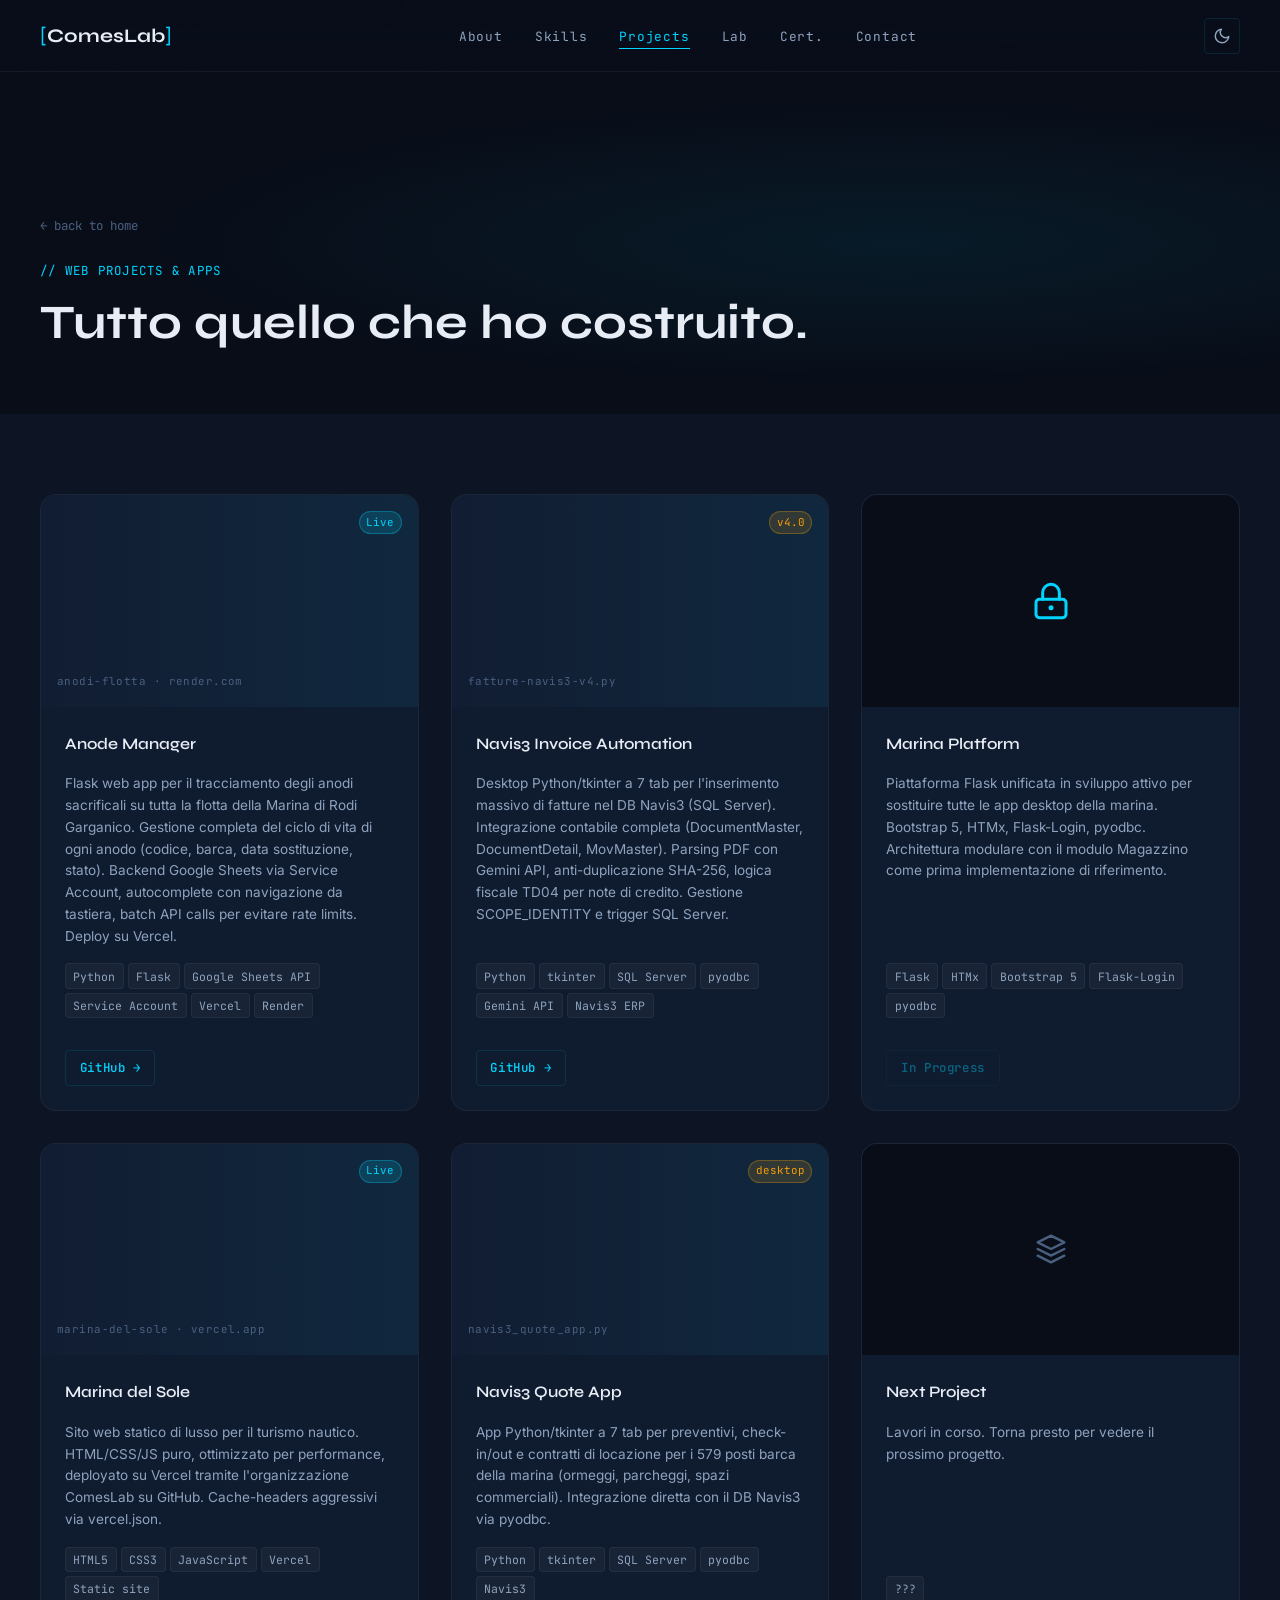
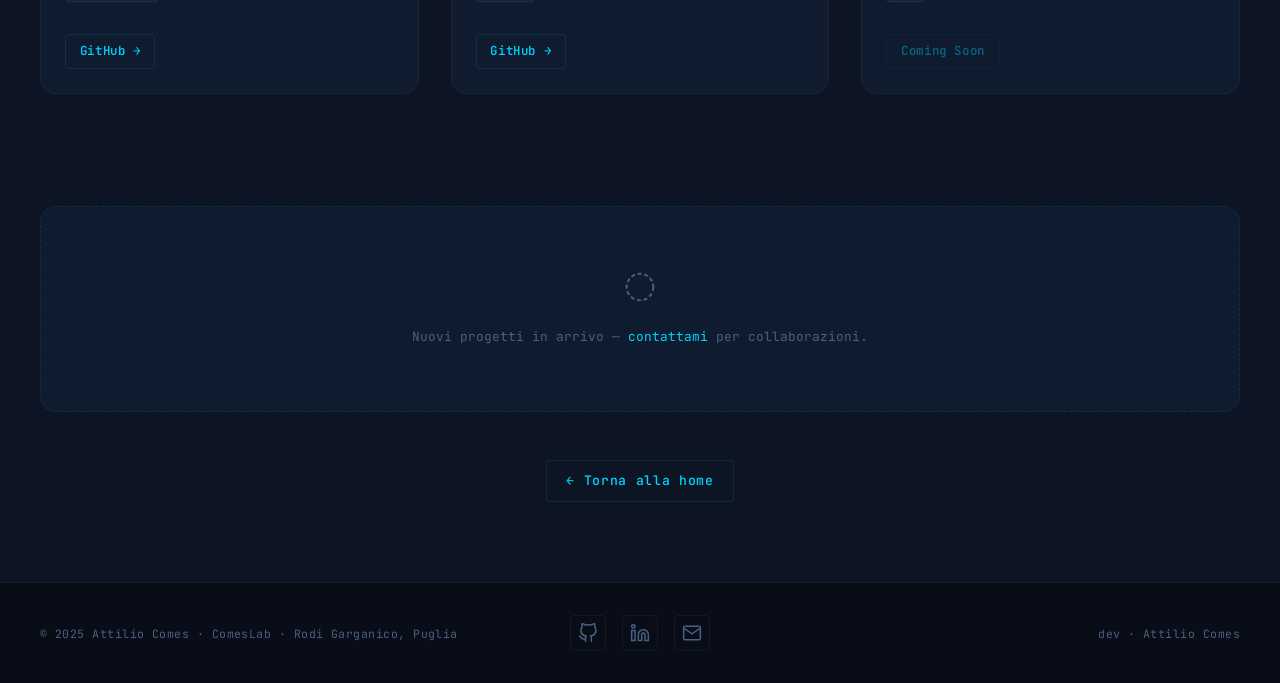
==== projects.html @ f486ed98 "portfolio ComesLab" ====
<!DOCTYPE html>
<html lang="it">
<head>
  <meta charset="UTF-8" />
  <meta name="viewport" content="width=device-width, initial-scale=1.0" />
  <meta name="description" content="Progetti di Attilio Comes / ComesLab: Anode Manager, Navis3 Invoice Automation, Marina Platform e altre web app Python, Flask e SQL Server." />
  <meta name="author" content="Attilio Comes" />
  <meta name="keywords" content="Attilio Comes, ComesLab, progetti Python, Flask, SQL Server, Navis3, Anode Manager, Marina Platform, automation, Rodi Garganico" />
  <meta name="robots" content="index, follow, max-image-preview:large, max-snippet:-1" />
  <meta name="theme-color" content="#080d18" media="(prefers-color-scheme: dark)" />
  <meta name="theme-color" content="#f5f7fa" media="(prefers-color-scheme: light)" />
  <title>Progetti Python, Flask e Automation — Attilio Comes | ComesLab</title>

  <!-- Favicon / icone -->
  <link rel="icon" href="/favicon.ico" sizes="32x32" />
  <link rel="icon" href="/favicon.svg" type="image/svg+xml" />
  <link rel="apple-touch-icon" href="/apple-touch-icon.png" />

  <!-- Open Graph / Facebook / LinkedIn -->
  <meta property="og:type"        content="website" />
  <meta property="og:url"         content="https://comeslab.github.io/projects.html" />
  <meta property="og:title"       content="Progetti · ComesLab — Attilio Comes" />
  <meta property="og:description" content="Anode Manager, Navis3 Invoice Automation, Marina Platform — tutti i progetti Python e Flask di Attilio Comes." />
  <meta property="og:image"       content="https://comeslab.github.io/image/og-preview.jpg" />
  <meta property="og:image:width"  content="1200" />
  <meta property="og:image:height" content="630" />
  <meta property="og:image:type"  content="image/jpeg" />
  <meta property="og:image:alt"   content="Attilio Comes — Python Developer & Automation Specialist, ComesLab" />
  <meta property="og:locale"      content="it_IT" />
  <meta property="og:site_name"   content="ComesLab" />

  <!-- Twitter Card -->
  <meta name="twitter:card"        content="summary_large_image" />
  <meta name="twitter:title"       content="Progetti · ComesLab — Attilio Comes" />
  <meta name="twitter:description" content="Anode Manager, Navis3 Invoice Automation, Marina Platform — tutti i progetti Python e Flask di Attilio Comes." />
  <meta name="twitter:image"       content="https://comeslab.github.io/image/og-preview.jpg" />
  <meta name="twitter:image:alt"   content="Attilio Comes — Python Developer & Automation Specialist, ComesLab" />

  <link rel="canonical" href="https://comeslab.github.io/projects.html" />

  <!-- Structured data — CollectionPage + elenco progetti -->
  <script type="application/ld+json">
  {
    "@context": "https://schema.org",
    "@type": "CollectionPage",
    "@id": "https://comeslab.github.io/projects.html#page",
    "url": "https://comeslab.github.io/projects.html",
    "name": "Progetti · ComesLab",
    "description": "Progetti Python, Flask e automation sviluppati da Attilio Comes.",
    "inLanguage": "it",
    "isPartOf": { "@id": "https://comeslab.github.io/#website" },
    "author": { "@id": "https://comeslab.github.io/#person" },
    "breadcrumb": {
      "@type": "BreadcrumbList",
      "itemListElement": [
        { "@type": "ListItem", "position": 1, "name": "Home", "item": "https://comeslab.github.io/" },
        { "@type": "ListItem", "position": 2, "name": "Progetti", "item": "https://comeslab.github.io/projects.html" }
      ]
    },
    "mainEntity": {
      "@type": "ItemList",
      "itemListOrder": "https://schema.org/ItemListOrderDescending",
      "numberOfItems": 5,
      "itemListElement": [
        {
          "@type": "ListItem",
          "position": 1,
          "item": {
            "@type": "SoftwareApplication",
            "name": "Anode Manager",
            "applicationCategory": "BusinessApplication",
            "operatingSystem": "Web",
            "description": "Flask web app per il tracciamento degli anodi sacrificali sulla flotta della Marina di Rodi Garganico, con backend Google Sheets via Service Account.",
            "url": "https://github.com/Aktarus70/anodi-flotta",
            "author": { "@id": "https://comeslab.github.io/#person" }
          }
        },
        {
          "@type": "ListItem",
          "position": 2,
          "item": {
            "@type": "SoftwareApplication",
            "name": "Navis3 Invoice Automation",
            "applicationCategory": "BusinessApplication",
            "operatingSystem": "Windows",
            "description": "Applicazione desktop Python/tkinter per l'inserimento massivo di fatture nel DB Navis3 su SQL Server, con parsing PDF e anti-duplicazione SHA-256.",
            "author": { "@id": "https://comeslab.github.io/#person" }
          }
        },
        {
          "@type": "ListItem",
          "position": 3,
          "item": {
            "@type": "SoftwareApplication",
            "name": "Marina Platform",
            "applicationCategory": "BusinessApplication",
            "operatingSystem": "Web",
            "description": "Piattaforma Flask modulare in sviluppo per sostituire le app desktop della marina: Bootstrap 5, HTMx, Flask-Login, pyodbc.",
            "author": { "@id": "https://comeslab.github.io/#person" }
          }
        },
        {
          "@type": "ListItem",
          "position": 4,
          "item": {
            "@type": "SoftwareApplication",
            "name": "Marina del Sole",
            "applicationCategory": "WebApplication",
            "operatingSystem": "Web",
            "description": "Sito web statico per il turismo nautico in HTML, CSS e JavaScript puro, ottimizzato per le performance e deployato su Vercel.",
            "author": { "@id": "https://comeslab.github.io/#person" }
          }
        },
        {
          "@type": "ListItem",
          "position": 5,
          "item": {
            "@type": "SoftwareApplication",
            "name": "Navis3 Quote App",
            "applicationCategory": "BusinessApplication",
            "operatingSystem": "Windows",
            "description": "Applicazione desktop Python/tkinter per preventivi, check-in/out e contratti di locazione dei 579 posti barca della marina, integrata con il DB Navis3 via pyodbc.",
            "author": { "@id": "https://comeslab.github.io/#person" }
          }
        }
      ]
    }
  }
  </script>

  <link rel="preconnect" href="https://fonts.googleapis.com" />
  <link rel="preconnect" href="https://fonts.gstatic.com" crossorigin />
  <link href="https://fonts.googleapis.com/css2?family=Playfair+Display:wght@700;800;900&family=Syne:wght@400;600;700;800&family=JetBrains+Mono:wght@300;400;500&family=Inter:wght@300;400;500;600&display=swap" rel="stylesheet" />
  <link rel="stylesheet" href="style.css" />
  <style>
    /* ── Projects page extras ─────────────────────────────────── */
    .proj-hero {
      min-height: 38vh;
      display: flex;
      align-items: flex-end;
      padding-bottom: var(--sp-8);
      padding-top: calc(var(--nav-height) + var(--sp-8));
      position: relative;
      overflow: hidden;
      background: var(--clr-bg-base);
    }
    .proj-hero::before {
      content: '';
      position: absolute;
      inset: 0;
      background: radial-gradient(ellipse at 70% 50%, rgba(0,212,255,0.07) 0%, transparent 60%);
    }
    .proj-hero__inner { position: relative; z-index: 1; }
    .proj-back {
      display: inline-flex;
      align-items: center;
      gap: 6px;
      font-family: var(--font-mono);
      font-size: 0.78rem;
      color: var(--clr-text-muted);
      margin-bottom: var(--sp-3);
      transition: color var(--tr-fast);
    }
    .proj-back:hover { color: var(--clr-accent-blue); }
    .proj-back:focus-visible {
      outline: 2px solid var(--clr-accent-blue);
      outline-offset: 3px;
      border-radius: 3px;
    }

    .all-projects-grid {
      display: grid;
      grid-template-columns: repeat(auto-fill, minmax(320px, 1fr));
      gap: var(--sp-4);
      padding-block: var(--sp-10);
    }

    .coming-soon-strip {
      border: 1px dashed var(--clr-border);
      border-radius: var(--r-lg);
      padding: var(--sp-8);
      text-align: center;
      margin-top: var(--sp-4);
      background: var(--clr-bg-card);
    }
    .coming-soon-strip p {
      color: var(--clr-text-muted);
      font-family: var(--font-mono);
      font-size: 0.8rem;
      margin-top: var(--sp-2);
    }

    @media (max-width: 640px) {
      .all-projects-grid { grid-template-columns: 1fr; }
    }
  </style>
</head>
<body>

  <div class="cursor-dot" aria-hidden="true"></div>
  <button class="back-to-top" aria-label="Torna in cima" id="backToTop">
    <svg width="20" height="20" viewBox="0 0 20 20" fill="none" aria-hidden="true">
      <path d="M10 15V5M5 10l5-5 5 5" stroke="currentColor" stroke-width="1.8" stroke-linecap="round" stroke-linejoin="round"/>
    </svg>
  </button>

  <!-- NAVBAR -->
  <header class="navbar" id="navbar" role="banner">
    <nav class="navbar__inner" aria-label="Navigazione principale">
      <a class="navbar__logo" href="index.html#hero" aria-label="ComesLab — home">
        <span class="navbar__logo-bracket">[</span>ComesLab<span class="navbar__logo-bracket">]</span>
      </a>
      <ul class="navbar__links" id="navLinks" role="list">
        <li><a class="navbar__link" href="index.html#about">About</a></li>
        <li><a class="navbar__link" href="index.html#skills">Skills</a></li>
        <li><a class="navbar__link is-active" href="projects.html">Projects</a></li>
        <li><a class="navbar__link" href="index.html#lab">Lab</a></li>
        <li><a class="navbar__link" href="index.html#certifications">Cert.</a></li>
        <li><a class="navbar__link" href="index.html#contact">Contact</a></li>
      </ul>
      <div class="navbar__controls">
        <button class="theme-toggle" id="themeToggle" aria-label="Cambia tema">
          <svg class="icon-moon" width="18" height="18" viewBox="0 0 24 24" fill="none" aria-hidden="true">
            <path d="M21 12.79A9 9 0 1 1 11.21 3 7 7 0 0 0 21 12.79z" stroke="currentColor" stroke-width="2" stroke-linecap="round" stroke-linejoin="round"/>
          </svg>
          <svg class="icon-sun" width="18" height="18" viewBox="0 0 24 24" fill="none" aria-hidden="true">
            <circle cx="12" cy="12" r="5" stroke="currentColor" stroke-width="2"/>
            <line x1="12" y1="1" x2="12" y2="3" stroke="currentColor" stroke-width="2" stroke-linecap="round"/>
            <line x1="12" y1="21" x2="12" y2="23" stroke="currentColor" stroke-width="2" stroke-linecap="round"/>
            <line x1="4.22" y1="4.22" x2="5.64" y2="5.64" stroke="currentColor" stroke-width="2" stroke-linecap="round"/>
            <line x1="18.36" y1="18.36" x2="19.78" y2="19.78" stroke="currentColor" stroke-width="2" stroke-linecap="round"/>
            <line x1="1" y1="12" x2="3" y2="12" stroke="currentColor" stroke-width="2" stroke-linecap="round"/>
            <line x1="21" y1="12" x2="23" y2="12" stroke="currentColor" stroke-width="2" stroke-linecap="round"/>
            <line x1="4.22" y1="19.78" x2="5.64" y2="18.36" stroke="currentColor" stroke-width="2" stroke-linecap="round"/>
            <line x1="18.36" y1="5.64" x2="19.78" y2="4.22" stroke="currentColor" stroke-width="2" stroke-linecap="round"/>
          </svg>
        </button>
        <button class="navbar__hamburger" id="hamburger" aria-label="Apri menu" aria-expanded="false" aria-controls="navLinks">
          <span class="navbar__hamburger-line"></span>
          <span class="navbar__hamburger-line"></span>
          <span class="navbar__hamburger-line"></span>
        </button>
      </div>
    </nav>
  </header>

  <main>
    <!-- HERO -->
    <section class="proj-hero" aria-label="Projects header">
      <div class="container proj-hero__inner">
        <a class="proj-back" href="index.html">← back to home</a>
        <p class="section-label mono">// web projects &amp; apps</p>
        <h1 class="section-heading" style="margin-bottom:0">Tutto quello che ho costruito.</h1>
      </div>
    </section>

    <!-- PROJECTS GRID -->
    <section aria-label="Tutti i progetti" style="background:var(--clr-bg-surface)">
      <div class="container">
        <div class="all-projects-grid">

          <!-- Anode Manager -->
          <article class="card--project reveal">
            <div class="card--project__image-wrap">
              <div class="card--project__image skeleton">
                <div class="card--project__image-label mono">anodi-flotta · render.com</div>
              </div>
              <span class="card--project__badge">Live</span>
            </div>
            <div class="card--project__body">
              <h2 class="card--project__title">Anode Manager</h2>
              <p class="card--project__desc">
                Flask web app per il tracciamento degli anodi sacrificali su tutta la flotta della Marina di Rodi Garganico. 
                Gestione completa del ciclo di vita di ogni anodo (codice, barca, data sostituzione, stato). 
                Backend Google Sheets via Service Account, autocomplete con navigazione da tastiera, 
                batch API calls per evitare rate limits. Deploy su Vercel.
              </p>
              <div class="card--project__tags">
                <span class="skill-tag">Python</span>
                <span class="skill-tag">Flask</span>
                <span class="skill-tag">Google Sheets API</span>
                <span class="skill-tag">Service Account</span>
                <span class="skill-tag">Vercel</span>
                <span class="skill-tag">Render</span>
              </div>
              <div class="card--project__actions">
                <a class="btn btn--ghost btn--sm" href="https://github.com/Aktarus70/anodi-flotta" target="_blank" rel="noopener">GitHub →</a>
              </div>
            </div>
          </article>

          <!-- Fatture Navis3 -->
          <article class="card--project reveal reveal--delay-1">
            <div class="card--project__image-wrap">
              <div class="card--project__image skeleton">
                <div class="card--project__image-label mono">fatture-navis3-v4.py</div>
              </div>
              <span class="card--project__badge card--project__badge--amber">v4.0</span>
            </div>
            <div class="card--project__body">
              <h2 class="card--project__title">Navis3 Invoice Automation</h2>
              <p class="card--project__desc">
                Desktop Python/tkinter a 7 tab per l'inserimento massivo di fatture nel DB Navis3 (SQL Server). 
                Integrazione contabile completa (DocumentMaster, DocumentDetail, MovMaster). 
                Parsing PDF con Gemini API, anti-duplicazione SHA-256, logica fiscale TD04 per note di credito. 
                Gestione SCOPE_IDENTITY e trigger SQL Server.
              </p>
              <div class="card--project__tags">
                <span class="skill-tag">Python</span>
                <span class="skill-tag">tkinter</span>
                <span class="skill-tag">SQL Server</span>
                <span class="skill-tag">pyodbc</span>
                <span class="skill-tag">Gemini API</span>
                <span class="skill-tag">Navis3 ERP</span>
              </div>
              <div class="card--project__actions">
                <a class="btn btn--ghost btn--sm" href="https://github.com/ComesLab" target="_blank" rel="noopener">GitHub →</a>
              </div>
            </div>
          </article>

          <!-- Marina Platform -->
          <article class="card--project card--project--locked reveal reveal--delay-2">
            <div class="card--project__image-wrap">
              <div class="card--project__image card--project__image--dark">
                <div class="card--project__lock">
                  <svg width="40" height="40" viewBox="0 0 24 24" fill="none">
                    <rect x="3" y="11" width="18" height="11" rx="2" stroke="var(--clr-accent-blue)" stroke-width="1.8"/>
                    <path d="M7 11V7a5 5 0 0 1 10 0v4" stroke="var(--clr-accent-blue)" stroke-width="1.8" stroke-linecap="round"/>
                    <circle cx="12" cy="16" r="1.5" fill="var(--clr-accent-blue)"/>
                  </svg>
                </div>
              </div>
            </div>
            <div class="card--project__body">
              <h2 class="card--project__title">Marina Platform</h2>
              <p class="card--project__desc">
                Piattaforma Flask unificata in sviluppo attivo per sostituire tutte le app desktop della marina. 
                Bootstrap 5, HTMx, Flask-Login, pyodbc. Architettura modulare con il modulo Magazzino come 
                prima implementazione di riferimento.
              </p>
              <div class="card--project__tags">
                <span class="skill-tag">Flask</span>
                <span class="skill-tag">HTMx</span>
                <span class="skill-tag">Bootstrap 5</span>
                <span class="skill-tag">Flask-Login</span>
                <span class="skill-tag">pyodbc</span>
              </div>
              <div class="card--project__actions">
                <span class="btn btn--ghost btn--sm btn--disabled">In Progress</span>
              </div>
            </div>
          </article>

          <!-- Marina del Sole -->
          <article class="card--project reveal">
            <div class="card--project__image-wrap">
              <div class="card--project__image skeleton">
                <div class="card--project__image-label mono">marina-del-sole · vercel.app</div>
              </div>
              <span class="card--project__badge">Live</span>
            </div>
            <div class="card--project__body">
              <h2 class="card--project__title">Marina del Sole</h2>
              <p class="card--project__desc">
                Sito web statico di lusso per il turismo nautico. 
                HTML/CSS/JS puro, ottimizzato per performance, deployato su Vercel 
                tramite l'organizzazione ComesLab su GitHub. Cache-headers aggressivi via vercel.json.
              </p>
              <div class="card--project__tags">
                <span class="skill-tag">HTML5</span>
                <span class="skill-tag">CSS3</span>
                <span class="skill-tag">JavaScript</span>
                <span class="skill-tag">Vercel</span>
                <span class="skill-tag">Static site</span>
              </div>
              <div class="card--project__actions">
                <a class="btn btn--ghost btn--sm" href="https://github.com/ComesLab" target="_blank" rel="noopener">GitHub →</a>
              </div>
            </div>
          </article>

          <!-- navis3_quote_app -->
          <article class="card--project reveal reveal--delay-1">
            <div class="card--project__image-wrap">
              <div class="card--project__image skeleton">
                <div class="card--project__image-label mono">navis3_quote_app.py</div>
              </div>
              <span class="card--project__badge card--project__badge--amber">desktop</span>
            </div>
            <div class="card--project__body">
              <h2 class="card--project__title">Navis3 Quote App</h2>
              <p class="card--project__desc">
                App Python/tkinter a 7 tab per preventivi, check-in/out e contratti di locazione 
                per i 579 posti barca della marina (ormeggi, parcheggi, spazi commerciali). 
                Integrazione diretta con il DB Navis3 via pyodbc.
              </p>
              <div class="card--project__tags">
                <span class="skill-tag">Python</span>
                <span class="skill-tag">tkinter</span>
                <span class="skill-tag">SQL Server</span>
                <span class="skill-tag">pyodbc</span>
                <span class="skill-tag">Navis3</span>
              </div>
              <div class="card--project__actions">
                <a class="btn btn--ghost btn--sm" href="https://github.com/ComesLab" target="_blank" rel="noopener">GitHub →</a>
              </div>
            </div>
          </article>

          <!-- Coming soon placeholder -->
          <article class="card--project card--project--locked reveal reveal--delay-2">
            <div class="card--project__image-wrap">
              <div class="card--project__image card--project__image--dark">
                <div class="card--project__lock">
                  <svg width="32" height="32" viewBox="0 0 24 24" fill="none">
                    <path d="M12 2L2 7l10 5 10-5-10-5zM2 17l10 5 10-5M2 12l10 5 10-5" stroke="var(--clr-text-muted)" stroke-width="1.8" stroke-linecap="round" stroke-linejoin="round"/>
                  </svg>
                </div>
              </div>
            </div>
            <div class="card--project__body">
              <h2 class="card--project__title">Next Project</h2>
              <p class="card--project__desc">Lavori in corso. Torna presto per vedere il prossimo progetto.</p>
              <div class="card--project__tags">
                <span class="skill-tag">???</span>
              </div>
              <div class="card--project__actions">
                <span class="btn btn--ghost btn--sm btn--disabled">Coming Soon</span>
              </div>
            </div>
          </article>

        </div>

        <div class="coming-soon-strip reveal">
          <svg width="32" height="32" viewBox="0 0 24 24" fill="none" aria-hidden="true">
            <circle cx="12" cy="12" r="10" stroke="var(--clr-text-muted)" stroke-width="1.5" fill="none" stroke-dasharray="3 2"/>
          </svg>
          <p>Nuovi progetti in arrivo — <a href="index.html#contact" style="color:var(--clr-accent-blue)">contattami</a> per collaborazioni.</p>
        </div>

        <div style="padding-bottom:var(--sp-10); text-align:center; margin-top:var(--sp-6);">
          <a class="btn btn--ghost" href="index.html">← Torna alla home</a>
        </div>
      </div>
    </section>
  </main>

  <footer class="footer" role="contentinfo">
    <div class="container">
      <div class="footer__inner">
        <p class="footer__copy mono">© 2025 Attilio Comes · ComesLab · Rodi Garganico, Puglia</p>
        <div class="footer__socials">
          <a class="footer__social-link" href="https://github.com/ComesLab" target="_blank" rel="noopener" aria-label="GitHub ComesLab">
            <svg width="20" height="20" viewBox="0 0 24 24" fill="none" aria-hidden="true">
              <path d="M9 19c-5 1.5-5-2.5-7-3m14 6v-3.87a3.37 3.37 0 0 0-.94-2.61c3.14-.35 6.44-1.54 6.44-7A5.44 5.44 0 0 0 20 4.77 5.07 5.07 0 0 0 19.91 1S18.73.65 16 2.48a13.38 13.38 0 0 0-7 0C6.27.65 5.09 1 5.09 1A5.07 5.07 0 0 0 5 4.77a5.44 5.44 0 0 0-1.5 3.78c0 5.42 3.3 6.61 6.44 7A3.37 3.37 0 0 0 9 18.13V22" stroke="currentColor" stroke-width="1.8" stroke-linecap="round" stroke-linejoin="round"/>
            </svg>
          </a>
          <a class="footer__social-link" href="https://www.linkedin.com/in/attilio-comes" target="_blank" rel="noopener" aria-label="LinkedIn">
            <svg width="20" height="20" viewBox="0 0 24 24" fill="none" aria-hidden="true">
              <path d="M16 8a6 6 0 0 1 6 6v7h-4v-7a2 2 0 0 0-2-2 2 2 0 0 0-2 2v7h-4v-7a6 6 0 0 1 6-6z" stroke="currentColor" stroke-width="1.8" fill="none"/>
              <rect x="2" y="9" width="4" height="12" stroke="currentColor" stroke-width="1.8" fill="none"/>
              <circle cx="4" cy="4" r="2" stroke="currentColor" stroke-width="1.8" fill="none"/>
            </svg>
          </a>
          <a class="footer__social-link" href="mailto:comeslab@gmail.com" aria-label="Email">
            <svg width="20" height="20" viewBox="0 0 24 24" fill="none" aria-hidden="true">
              <path d="M4 4h16c1.1 0 2 .9 2 2v12c0 1.1-.9 2-2 2H4c-1.1 0-2-.9-2-2V6c0-1.1.9-2 2-2z" stroke="currentColor" stroke-width="1.8" fill="none"/>
              <polyline points="22,6 12,13 2,6" stroke="currentColor" stroke-width="1.8"/>
            </svg>
          </a>
        </div>
        <p class="footer__dev mono">dev · Attilio Comes</p>
      </div>
    </div>
  </footer>

  <script src="main.js" type="module"></script>
</body>
</html>
---- style.css ----
/* ═══════════════════════════════════════════════════════════════════════
   ComesLab · style.css
   Author : Attilio Comes / ComesLab
   Theme  : "Deep-Sea Electronics Lab"
   ═══════════════════════════════════════════════════════════════════════ */

/* ── 1. CUSTOM PROPERTIES (dark mode, default) ───────────────────────── */
:root {
  /* Core palette */
  --clr-bg-base       : #080d18;
  --clr-bg-surface    : #0d1525;
  --clr-bg-elevated   : #111d32;
  --clr-bg-lab        : #0a1220;
  --clr-bg-card       : #0f1b2e;

  /* Accents */
  --clr-accent-blue   : #00d4ff;
  --clr-accent-blue-dim: rgba(0, 212, 255, 0.15);
  --clr-accent-blue-glow: rgba(0, 212, 255, 0.08);
  --clr-accent-amber  : #f59e0b;
  --clr-accent-amber-dim: rgba(245, 158, 11, 0.15);

  /* Text */
  --clr-text-primary  : #e8edf5;
  --clr-text-secondary: #8fa3be;
  --clr-text-muted    : #4a6080;
  --clr-text-code     : #00d4ff;

  /* Borders */
  --clr-border        : rgba(0, 212, 255, 0.12);
  --clr-border-subtle : rgba(255, 255, 255, 0.05);

  /* Typography */
  --font-display      : 'Syne', sans-serif;
  --font-serif        : 'Playfair Display', Georgia, serif;
  --font-mono         : 'JetBrains Mono', monospace;
  --font-body         : 'Inter', sans-serif;

  /* Spacing scale (8pt grid) */
  --sp-1 : 0.5rem;
  --sp-2 : 1rem;
  --sp-3 : 1.5rem;
  --sp-4 : 2rem;
  --sp-5 : 2.5rem;
  --sp-6 : 3rem;
  --sp-8 : 4rem;
  --sp-10: 5rem;
  --sp-12: 6rem;
  --sp-16: 8rem;

  /* Radii */
  --r-sm  : 4px;
  --r-md  : 8px;
  --r-lg  : 16px;
  --r-xl  : 24px;
  --r-full: 9999px;

  /* Shadows */
  --shadow-glow-blue  : 0 0 30px rgba(0, 212, 255, 0.18);
  --shadow-glow-amber : 0 0 30px rgba(245, 158, 11, 0.18);
  --shadow-card       : 0 4px 24px rgba(0, 0, 0, 0.4);
  --shadow-card-hover : 0 8px 40px rgba(0, 0, 0, 0.6), 0 0 20px rgba(0, 212, 255, 0.12);

  /* Transitions */
  --tr-fast    : 0.18s ease;
  --tr-normal  : 0.3s ease;
  --tr-slow    : 0.6s ease;

  /* Layout */
  --container-max : 1200px;
  --nav-height    : 72px;
}

/* ── 1b. LIGHT MODE overrides ─────────────────────────────────────────── */
[data-theme="light"] {
  --clr-bg-base       : #B4AEBB;
  --clr-bg-surface    : #ffffff;
  --clr-bg-elevated   : #837891;
  --clr-bg-lab        : #837891;
  --clr-bg-card       : #ffffff;
  --clr-accent-blue   : #0077aa;
  --clr-accent-blue-dim: rgba(0, 119, 170, 0.1);
  --clr-accent-blue-glow: rgba(0, 119, 170, 0.06);
  --clr-accent-amber  : #c97d00;
  --clr-text-primary  : #0d1525;
  --clr-text-secondary: #3a5070;
  --clr-text-muted    : #546480;
  --clr-text-code     : #0077aa;
  --clr-border        : rgba(0, 119, 170, 0.18);
  --clr-border-subtle : rgba(0, 0, 0, 0.06);
  --shadow-card       : 0 4px 24px rgba(0, 0, 0, 0.08);
  --shadow-card-hover : 0 8px 40px rgba(0, 0, 0, 0.15);
}

[data-theme="light"] .lab__badge {
  color: #0035c9;
  background: rgba(0, 53, 201, 0.08);
  border-color: rgba(0, 53, 201, 0.25);
}
[data-theme="light"] .lab__badge-dot {
  background: #0035c9;
}

/* ── 2. RESET & BASE ──────────────────────────────────────────────────── */
*, *::before, *::after {
  box-sizing: border-box;
  margin: 0;
  padding: 0;
}

html {
  scroll-behavior: smooth;
  font-size: 16px;
  -webkit-text-size-adjust: 100%;
}

body {
  font-family: var(--font-body);
  font-size: 1rem;
  line-height: 1.65;
  color: var(--clr-text-primary);
  background-color: var(--clr-bg-base);
  overflow-x: hidden;
  /* Subtle noise texture overlay */
  background-image: url("data:image/svg+xml,%3Csvg viewBox='0 0 200 200' xmlns='http://www.w3.org/2000/svg'%3E%3Cfilter id='noise'%3E%3CfeTurbulence type='fractalNoise' baseFrequency='0.85' numOctaves='4' stitchTiles='stitch'/%3E%3C/filter%3E%3Crect width='100%25' height='100%25' filter='url(%23noise)' opacity='0.03'/%3E%3C/svg%3E");
}

img { max-width: 100%; display: block; }
a   { color: inherit; text-decoration: none; }
ul  { list-style: none; }
button { cursor: pointer; font-family: inherit; }

/* ── 3. UTILITY CLASSES ─────────────────────────────────────────────── */
.mono {
  font-family: var(--font-mono);
  font-size: 0.8rem;
  letter-spacing: 0.04em;
}

.container {
  width: min(var(--container-max), 100% - 2 * var(--sp-4));
  margin-inline: auto;
}

.section-pad {
  padding-block: var(--sp-12);
}

.section-label {
  color: var(--clr-accent-blue);
  font-size: 0.78rem;
  letter-spacing: 0.1em;
  text-transform: uppercase;
  margin-bottom: var(--sp-2);
}

.section-heading {
  font-family: var(--font-display);
  font-weight: 700;
  font-size: clamp(2rem, 4vw, 3rem);
  color: var(--clr-text-primary);
  line-height: 1.1;
  margin-bottom: var(--sp-3);
}

.section-header {
  margin-bottom: var(--sp-6);
}

/* ── 4. SCROLL REVEAL ────────────────────────────────────────────────── */
.reveal {
  opacity: 0;
  transform: translateY(30px);
  transition: opacity var(--tr-slow), transform var(--tr-slow);
}
.reveal.is-visible {
  opacity: 1;
  transform: translateY(0);
}
.reveal--delay-1 { transition-delay: 0.12s; }
.reveal--delay-2 { transition-delay: 0.24s; }
.reveal--delay-3 { transition-delay: 0.36s; }

@media (prefers-reduced-motion: reduce) {
  .reveal {
    opacity: 1;
    transform: none;
    transition: none;
  }
}

/* ── 5. CURSOR FOLLOWER ──────────────────────────────────────────────── */
.cursor-dot {
  position: fixed;
  top: 0;
  left: 0;
  width: 12px;
  height: 12px;
  border-radius: var(--r-full);
  background-color: var(--clr-accent-blue);
  pointer-events: none;
  z-index: 9999;
  opacity: 0;
  transition: opacity 0.2s, transform 0.08s linear, width 0.2s, height 0.2s;
  transform: translate(-50%, -50%);
  mix-blend-mode: screen;
}
.cursor-dot.is-active { opacity: 0.7; }
.cursor-dot.is-hovered {
  width: 28px;
  height: 28px;
  opacity: 0.3;
}

@media (pointer: coarse) {
  .cursor-dot { display: none; }
}

/* ── 6. BUTTONS ──────────────────────────────────────────────────────── */
.btn {
  display: inline-flex;
  align-items: center;
  gap: var(--sp-1);
  padding: 0.7em 1.5em;
  border-radius: var(--r-sm);
  font-family: var(--font-mono);
  font-size: 0.82rem;
  font-weight: 500;
  letter-spacing: 0.05em;
  transition: all var(--tr-normal);
  border: 1px solid transparent;
  white-space: nowrap;
}
.btn:focus-visible {
  outline: 2px solid var(--clr-accent-blue);
  outline-offset: 3px;
}

.btn--primary {
  background: var(--clr-accent-blue);
  color: var(--clr-bg-base);
  border-color: var(--clr-accent-blue);
}
.btn--primary:hover {
  background: transparent;
  color: var(--clr-accent-blue);
  box-shadow: var(--shadow-glow-blue);
}

.btn--ghost {
  background: transparent;
  color: var(--clr-accent-blue);
  border-color: var(--clr-border);
}
.btn--ghost:hover {
  border-color: var(--clr-accent-blue);
  box-shadow: var(--shadow-glow-blue);
}

.btn--sm { font-size: 0.78rem; padding: 0.5em 1.1em; }
.btn--xs { font-size: 0.72rem; padding: 0.35em 0.9em; }

.btn--disabled {
  opacity: 0.4;
  pointer-events: none;
}

/* ── 7. BADGES / TAGS ───────────────────────────────────────────────── */
.badge {
  display: inline-block;
  padding: 0.2em 0.7em;
  background: var(--clr-accent-blue-dim);
  border: 1px solid var(--clr-border);
  border-radius: var(--r-full);
  font-family: var(--font-mono);
  font-size: 0.72rem;
  color: var(--clr-accent-blue);
  letter-spacing: 0.05em;
}

.skill-tag {
  display: inline-block;
  padding: 0.2em 0.65em;
  background: rgba(255,255,255,0.04);
  border: 1px solid var(--clr-border-subtle);
  border-radius: var(--r-sm);
  font-family: var(--font-mono);
  font-size: 0.72rem;
  color: var(--clr-text-secondary);
  transition: all var(--tr-fast);
}
.skill-tag:hover {
  border-color: var(--clr-accent-blue);
  color: var(--clr-accent-blue);
  background: var(--clr-accent-blue-dim);
}

/* ── 8. NAVBAR ───────────────────────────────────────────────────────── */
.navbar {
  position: sticky;
  top: 0;
  z-index: 1000;
  height: var(--nav-height);
  backdrop-filter: blur(16px) saturate(1.4);
  -webkit-backdrop-filter: blur(16px) saturate(1.4);
  background: rgba(8, 13, 24, 0.75);
  border-bottom: 1px solid var(--clr-border-subtle);
  transition: background var(--tr-normal), box-shadow var(--tr-normal);
}
.navbar.is-scrolled {
  background: rgba(8, 13, 24, 0.92);
  box-shadow: 0 1px 0 var(--clr-border);
}

[data-theme="light"] .navbar {
  background: rgba(240, 244, 250, 0.85);
}
[data-theme="light"] .navbar.is-scrolled {
  background: rgba(240, 244, 250, 0.95);
}

.navbar__inner {
  display: flex;
  align-items: center;
  justify-content: space-between;
  height: 100%;
  width: min(var(--container-max), 100% - 2 * var(--sp-4));
  margin-inline: auto;
}

.navbar__logo {
  font-family: var(--font-display);
  font-weight: 700;
  font-size: 1.2rem;
  color: var(--clr-text-primary);
  transition: color var(--tr-fast);
}
.navbar__logo:hover { color: var(--clr-accent-blue); }
.navbar__logo:focus-visible {
  outline: 2px solid var(--clr-accent-blue);
  outline-offset: 4px;
}

.navbar__logo-bracket {
  color: var(--clr-accent-blue);
  font-weight: 300;
}

.navbar__links {
  display: flex;
  gap: var(--sp-4);
  align-items: center;
}

.navbar__link {
  font-family: var(--font-mono);
  font-size: 0.8rem;
  color: var(--clr-text-secondary);
  letter-spacing: 0.06em;
  transition: color var(--tr-fast);
  position: relative;
  padding-block: 4px;
}
.navbar__link::after {
  content: '';
  position: absolute;
  bottom: 0;
  left: 0;
  width: 0;
  height: 1px;
  background: var(--clr-accent-blue);
  transition: width var(--tr-normal);
}
.navbar__link:hover,
.navbar__link.is-active {
  color: var(--clr-accent-blue);
}
.navbar__link.is-active::after,
.navbar__link:hover::after {
  width: 100%;
}
.navbar__link:focus-visible {
  outline: 2px solid var(--clr-accent-blue);
  outline-offset: 4px;
  border-radius: var(--r-sm);
}

.navbar__controls {
  display: flex;
  align-items: center;
  gap: var(--sp-2);
}

/* Theme toggle */
.theme-toggle {
  display: flex;
  align-items: center;
  justify-content: center;
  width: 36px;
  height: 36px;
  background: transparent;
  border: 1px solid var(--clr-border);
  border-radius: var(--r-sm);
  color: var(--clr-text-secondary);
  transition: all var(--tr-fast);
}
.theme-toggle:hover {
  border-color: var(--clr-accent-amber);
  color: var(--clr-accent-amber);
}
.theme-toggle:focus-visible {
  outline: 2px solid var(--clr-accent-blue);
  outline-offset: 3px;
}
.icon-sun { display: none; }
[data-theme="light"] .icon-moon { display: none; }
[data-theme="light"] .icon-sun  { display: block; }

/* Hamburger */
.navbar__hamburger {
  display: none;
  flex-direction: column;
  justify-content: center;
  gap: 5px;
  width: 36px;
  height: 36px;
  background: transparent;
  border: 1px solid var(--clr-border);
  border-radius: var(--r-sm);
  padding: 8px;
}
.navbar__hamburger-line {
  display: block;
  width: 100%;
  height: 1.5px;
  background: var(--clr-text-secondary);
  border-radius: var(--r-full);
  transition: all var(--tr-normal);
}
.navbar__hamburger.is-open .navbar__hamburger-line:nth-child(1) {
  transform: translateY(6.5px) rotate(45deg);
}
.navbar__hamburger.is-open .navbar__hamburger-line:nth-child(2) {
  opacity: 0;
  transform: scaleX(0);
}
.navbar__hamburger.is-open .navbar__hamburger-line:nth-child(3) {
  transform: translateY(-6.5px) rotate(-45deg);
}

/* ── 9. BACK TO TOP ─────────────────────────────────────────────────── */
.back-to-top {
  position: fixed;
  bottom: var(--sp-4);
  right: var(--sp-4);
  z-index: 800;
  width: 44px;
  height: 44px;
  background: var(--clr-bg-elevated);
  border: 1px solid var(--clr-border);
  border-radius: var(--r-sm);
  color: var(--clr-accent-blue);
  display: flex;
  align-items: center;
  justify-content: center;
  opacity: 0;
  pointer-events: none;
  transition: all var(--tr-normal);
}
.back-to-top.is-visible {
  opacity: 1;
  pointer-events: auto;
}
.back-to-top:hover {
  background: var(--clr-accent-blue);
  color: var(--clr-bg-base);
  box-shadow: var(--shadow-glow-blue);
}
.back-to-top:focus-visible {
  outline: 2px solid var(--clr-accent-blue);
  outline-offset: 3px;
}

/* ── 10. HERO ────────────────────────────────────────────────────────── */
.hero {
  position: relative;
  min-height: 100svh;
  display: flex;
  align-items: center;
  overflow: hidden;
  background-color: var(--clr-bg-base);
}

/* Circuit grid background */
.hero__bg {
  position: absolute;
  inset: 0;
  pointer-events: none;
}
.hero__grid {
  position: absolute;
  inset: 0;
}
.grid-line {
  color: rgba(0, 212, 255, 0.08);
}
.grid-dot {
  fill: rgba(0, 212, 255, 0.18);
}
[data-theme="light"] .grid-line {
  color: rgba(0, 80, 140, 0.15);
}
[data-theme="light"] .grid-dot {
  fill: rgba(0, 80, 140, 0.30);
}

/* Pulse canvas */
.hero__pulses {
  position: absolute;
  inset: 0;
  width: 100%;
  height: 100%;
}

/* Glow blobs */
.hero__blob {
  position: absolute;
  border-radius: var(--r-full);
  filter: blur(80px);
  pointer-events: none;
}
.hero__blob--1 {
  width: 600px;
  height: 600px;
  background: radial-gradient(circle, rgba(0, 212, 255, 0.12) 0%, transparent 70%);
  top: -150px;
  right: -100px;
  animation: blobFloat 8s ease-in-out infinite;
}
.hero__blob--2 {
  width: 400px;
  height: 400px;
  background: radial-gradient(circle, rgba(245, 158, 11, 0.08) 0%, transparent 70%);
  bottom: 0;
  left: -100px;
  animation: blobFloat 12s ease-in-out infinite reverse;
}
@keyframes blobFloat {
  0%, 100% { transform: translate(0, 0) scale(1); }
  33%       { transform: translate(30px, -20px) scale(1.05); }
  66%       { transform: translate(-15px, 10px) scale(0.97); }
}

.hero__content {
  position: relative;
  z-index: 1;
  width: min(var(--container-max), 100% - 2 * var(--sp-4));
  margin-inline: auto;
  padding-block: var(--sp-12);
}

.hero__pre-label {
  display: flex;
  align-items: center;
  gap: var(--sp-2);
  color: var(--clr-text-muted);
  margin-bottom: var(--sp-3);
  animation: fadeInUp 0.8s ease 0.2s both;
}
.hero__pre-dot {
  width: 8px;
  height: 8px;
  background: var(--clr-accent-blue);
  border-radius: var(--r-full);
  animation: pulse 2s ease infinite;
}
@keyframes pulse {
  0%, 100% { opacity: 1; box-shadow: 0 0 0 0 rgba(0,212,255,0.4); }
  50%       { opacity: 0.7; box-shadow: 0 0 0 6px rgba(0,212,255,0); }
}

.hero__title {
  font-family: var(--font-serif);
  font-weight: 800;
  font-size: clamp(2.8rem, 7vw, 5.5rem);
  line-height: 1.05;
  color: var(--clr-text-primary);
  margin-bottom: var(--sp-3);
  animation: fadeInUp 0.8s ease 0.35s both;
  /* slight letter tightening — classic serif bold benefits from negative tracking */
  letter-spacing: -0.015em;
}
/* Name on a single line */
.hero__title-name {
  display: inline-block;
  /* gentle gradient fill, same weight as original */
  background: linear-gradient(150deg, #ffffff 35%, rgba(190, 235, 255, 0.9) 100%);
  -webkit-background-clip: text;
  background-clip: text;
  -webkit-text-fill-color: transparent;
  color: var(--clr-text-primary); /* fallback */
}
.hero__title-accent {
  display: block;
  margin-top: 0.3em;
  color: var(--clr-accent-blue);
  font-family: var(--font-mono);
  font-weight: 400;
  font-size: clamp(0.78rem, 1.3vw, 1rem);
  letter-spacing: 0.22em;
  text-transform: uppercase;
  opacity: 0.85;
}

.hero__subtitle {
  font-family: var(--font-mono);
  font-size: clamp(0.9rem, 2vw, 1.1rem);
  color: var(--clr-text-secondary);
  margin-bottom: var(--sp-5);
  display: flex;
  align-items: center;
  gap: 0;
  animation: fadeInUp 0.8s ease 0.5s both;
}
.hero__typing-prefix {
  color: var(--clr-accent-amber);
  margin-right: 4px;
}
.hero__typing {
  color: var(--clr-text-primary);
}
.hero__cursor {
  color: var(--clr-accent-blue);
  animation: blink 1s step-end infinite;
  margin-left: 1px;
}
@keyframes blink {
  0%, 100% { opacity: 1; }
  50%       { opacity: 0; }
}

.hero__cta-group {
  display: flex;
  gap: var(--sp-2);
  flex-wrap: wrap;
  margin-bottom: var(--sp-5);
  animation: fadeInUp 0.8s ease 0.65s both;
}

.hero__badges {
  display: flex;
  flex-wrap: wrap;
  gap: var(--sp-1);
  animation: fadeInUp 0.8s ease 0.8s both;
}

/* Scroll hint */
.hero__scroll-hint {
  position: absolute;
  bottom: var(--sp-4);
  left: 50%;
  transform: translateX(-50%);
  display: flex;
  flex-direction: column;
  align-items: center;
  gap: var(--sp-1);
  color: var(--clr-text-muted);
  font-size: 0.7rem;
  animation: fadeInUp 0.8s ease 1.2s both;
}
.hero__scroll-line {
  width: 1px;
  height: 40px;
  background: linear-gradient(to bottom, var(--clr-accent-blue), transparent);
  animation: scrollLine 2s ease-in-out infinite;
}
@keyframes scrollLine {
  0%   { transform: scaleY(0); transform-origin: top; }
  50%  { transform: scaleY(1); transform-origin: top; }
  51%  { transform: scaleY(1); transform-origin: bottom; }
  100% { transform: scaleY(0); transform-origin: bottom; }
}

@keyframes fadeInUp {
  from { opacity: 0; transform: translateY(20px); }
  to   { opacity: 1; transform: translateY(0); }
}

/* ── 11. ABOUT ───────────────────────────────────────────────────────── */
.about {
  background-color: var(--clr-bg-surface);
}
.about__grid {
  display: grid;
  grid-template-columns: 1fr 1.5fr;
  gap: var(--sp-10);
  align-items: center;
}

.about__image-wrap {
  position: relative;
}
.about__image-frame {
  border-radius: var(--r-lg);
  overflow: hidden;
  border: 1px solid var(--clr-border);
  aspect-ratio: 3/4;
  background: var(--clr-bg-elevated);
  position: relative;
}
.about__image-frame::before {
  content: '';
  position: absolute;
  inset: 0;
  background: linear-gradient(135deg, rgba(0,212,255,0.08) 0%, transparent 60%);
  z-index: 1;
  pointer-events: none;
}
.about__image {
  width: 100%;
  height: 100%;
  object-fit: cover;
  object-position: top center;
  display: block;
}
.about__image-placeholder {
  width: 100%;
  height: 100%;
  align-items: center;
  justify-content: center;
  color: var(--clr-text-muted);
}
.about__image-tag {
  position: absolute;
  bottom: -16px;
  right: -16px;
  background: var(--clr-bg-elevated);
  border: 1px solid var(--clr-border);
  border-radius: var(--r-sm);
  padding: var(--sp-1) var(--sp-2);
  font-size: 0.72rem;
  color: var(--clr-text-secondary);
  display: flex;
  gap: 6px;
}
.tag-key  { color: var(--clr-accent-amber); }
.tag-sep  { color: var(--clr-text-muted); }
.tag-val  { color: var(--clr-accent-blue); }

[data-theme="light"] .about__image-tag {
  background: var(--clr-bg-surface);
  border-color: var(--clr-border);
  box-shadow: var(--shadow-card);
}

.about__body {
  color: var(--clr-text-secondary);
  font-size: 0.95rem;
  margin-bottom: var(--sp-4);
  line-height: 1.75;
}
.about__body strong { color: var(--clr-text-primary); font-weight: 600; }

.about__list {
  display: flex;
  flex-direction: column;
  gap: var(--sp-2);
  margin-bottom: var(--sp-4);
}
.about__list-item {
  display: flex;
  align-items: flex-start;
  gap: var(--sp-2);
  color: var(--clr-text-secondary);
  font-size: 0.9rem;
}
.about__list-icon {
  flex-shrink: 0;
  font-size: 1rem;
  margin-top: 2px;
}

/* ── 12. SKILLS ──────────────────────────────────────────────────────── */
.skills {
  background-color: var(--clr-bg-base);
}
.skills__grid {
  display: grid;
  grid-template-columns: repeat(3, 1fr);
  gap: var(--sp-3);
}

.skill-card {
  background: var(--clr-bg-card);
  border: 1px solid var(--clr-border-subtle);
  border-radius: var(--r-lg);
  padding: var(--sp-4);
  transition: border-color var(--tr-normal), box-shadow var(--tr-normal), transform var(--tr-normal);
}
.skill-card:hover {
  border-color: var(--clr-border);
  box-shadow: var(--shadow-card-hover);
  transform: translateY(-4px);
}

.skill-card__icon {
  margin-bottom: var(--sp-3);
}
.skill-card__title {
  font-family: var(--font-display);
  font-weight: 600;
  font-size: 1rem;
  color: var(--clr-text-primary);
  margin-bottom: var(--sp-2);
}
.skill-card__tags {
  display: flex;
  flex-wrap: wrap;
  gap: var(--sp-1);
}

/* ── 13. PROJECTS ────────────────────────────────────────────────────── */
.projects {
  background-color: var(--clr-bg-surface);
}
.projects__grid {
  display: grid;
  grid-template-columns: repeat(3, 1fr);
  gap: var(--sp-4);
  margin-bottom: var(--sp-6);
}
.projects__cta {
  text-align: center;
}

.card--project {
  background: var(--clr-bg-card);
  border: 1px solid var(--clr-border-subtle);
  border-radius: var(--r-lg);
  overflow: hidden;
  transition: border-color var(--tr-normal), box-shadow var(--tr-normal), transform var(--tr-normal);
  display: flex;
  flex-direction: column;
}
.card--project:hover {
  border-color: var(--clr-border);
  box-shadow: var(--shadow-card-hover);
  transform: translateY(-6px);
}
.card--project--locked {
  opacity: 0.8;
}
.card--project--locked:hover {
  transform: translateY(-2px);
}

/* Project image area with skeleton shimmer */
.card--project__image-wrap {
  position: relative;
}
.card--project__image {
  width: 100%;
  aspect-ratio: 16/9;
  background: var(--clr-bg-elevated);
  display: flex;
  align-items: flex-end;
  justify-content: flex-start;
  padding: var(--sp-2);
  overflow: hidden;
}
/* Skeleton shimmer animation */
.card--project__image.skeleton::before {
  content: '';
  position: absolute;
  inset: 0;
  background: linear-gradient(
    90deg,
    transparent 0%,
    rgba(0, 212, 255, 0.06) 50%,
    transparent 100%
  );
  animation: shimmer 2.4s ease-in-out infinite;
  background-size: 200% 100%;
}
@keyframes shimmer {
  0%   { background-position: 200% 0; }
  100% { background-position: -200% 0; }
}
.card--project__image--dark {
  background: var(--clr-bg-base);
}
.card--project__image-label {
  position: relative;
  z-index: 1;
  color: var(--clr-text-muted);
  font-size: 0.68rem;
}
.card--project__lock {
  position: absolute;
  inset: 0;
  display: flex;
  align-items: center;
  justify-content: center;
}
.card--project__badge {
  position: absolute;
  top: var(--sp-2);
  right: var(--sp-2);
  padding: 0.15em 0.6em;
  background: rgba(0, 212, 255, 0.15);
  border: 1px solid rgba(0, 212, 255, 0.3);
  border-radius: var(--r-full);
  font-family: var(--font-mono);
  font-size: 0.68rem;
  color: var(--clr-accent-blue);
}
.card--project__badge--amber {
  background: rgba(245, 158, 11, 0.15);
  border-color: rgba(245, 158, 11, 0.3);
  color: var(--clr-accent-amber);
}

.card--project__body {
  padding: var(--sp-3);
  display: flex;
  flex-direction: column;
  gap: var(--sp-2);
  flex: 1;
}
.card--project__title {
  font-family: var(--font-display);
  font-weight: 600;
  font-size: 1rem;
  color: var(--clr-text-primary);
}
.card--project__desc {
  font-size: 0.85rem;
  color: var(--clr-text-secondary);
  line-height: 1.6;
  flex: 1;
}
.card--project__tags {
  display: flex;
  flex-wrap: wrap;
  gap: 4px;
}
.card--project__actions {
  margin-top: auto;
  padding-top: var(--sp-2);
}

/* ── 14. LAB ─────────────────────────────────────────────────────────── */
.lab {
  background-color: var(--clr-bg-lab);
  border-top: 1px solid var(--clr-border-subtle);
  border-bottom: 1px solid var(--clr-border-subtle);
  position: relative;
  overflow: hidden;
}
.lab::before {
  content: '';
  position: absolute;
  inset: 0;
  background: radial-gradient(ellipse at top right, rgba(245, 158, 11, 0.06) 0%, transparent 60%);
  pointer-events: none;
}

.lab__inner { position: relative; z-index: 1; }

.lab__grid {
  display: grid;
  grid-template-columns: 1fr 1fr;
  gap: var(--sp-8);
  margin-block: var(--sp-6);
  align-items: start;
}

.lab__body {
  color: var(--clr-text-secondary);
  font-size: 0.95rem;
  line-height: 1.75;
  margin-bottom: var(--sp-3);
}
.lab__body strong { color: var(--clr-text-primary); }

.lab__badge {
  display: inline-flex;
  align-items: center;
  gap: var(--sp-1);
  padding: 0.4em 0.9em;
  background: rgba(245, 158, 11, 0.1);
  border: 1px solid rgba(245, 158, 11, 0.25);
  border-radius: var(--r-full);
  font-family: var(--font-mono);
  font-size: 0.72rem;
  color: var(--clr-accent-amber);
  margin-bottom: var(--sp-3);
}
.lab__badge-dot {
  width: 7px;
  height: 7px;
  background: var(--clr-accent-amber);
  border-radius: var(--r-full);
  animation: pulse 2s ease infinite;
}

.lab__address {
  color: var(--clr-text-muted);
  font-style: normal;
  font-size: 0.8rem;
  line-height: 1.8;
}
.lab__address a {
  color: var(--clr-accent-blue);
  transition: opacity var(--tr-fast);
}
.lab__address a:hover { opacity: 0.75; }
.lab__address a:focus-visible {
  outline: 2px solid var(--clr-accent-blue);
  outline-offset: 2px;
  border-radius: 2px;
}

.lab__brands-label {
  color: var(--clr-text-muted);
  margin-bottom: var(--sp-3);
}
.lab__brands-grid {
  display: grid;
  grid-template-columns: 1fr 1fr;
  gap: var(--sp-2);
}
.lab__brand-card {
  background: var(--clr-bg-card);
  border: 1px solid var(--clr-border-subtle);
  border-radius: var(--r-md);
  padding: var(--sp-3);
  display: flex;
  flex-direction: column;
  gap: 4px;
  transition: border-color var(--tr-normal);
}
.lab__brand-card:hover { border-color: var(--clr-accent-amber); }
.lab__brand-card--past { opacity: 0.55; }
.lab__brand-name {
  font-family: var(--font-display);
  font-weight: 600;
  font-size: 0.95rem;
  color: var(--clr-text-primary);
}
.lab__brand-sub {
  color: var(--clr-text-muted);
  font-size: 0.7rem;
}

.lab__services {
  display: grid;
  grid-template-columns: repeat(6, 1fr);
  gap: var(--sp-2);
  padding-top: var(--sp-4);
  border-top: 1px solid var(--clr-border-subtle);
}
.lab__service-item {
  display: flex;
  flex-direction: column;
  align-items: center;
  gap: var(--sp-1);
  padding: var(--sp-2);
  background: var(--clr-bg-card);
  border: 1px solid var(--clr-border-subtle);
  border-radius: var(--r-md);
  text-align: center;
  font-size: 0.78rem;
  color: var(--clr-text-secondary);
  transition: border-color var(--tr-fast);
}
.lab__service-item:hover { border-color: var(--clr-accent-amber); }
.lab__service-icon { font-size: 1.4rem; }

/* ── 15. CERTIFICATIONS ──────────────────────────────────────────────── */
.certifications {
  background-color: var(--clr-bg-base);
}
.certs__strip {
  display: grid;
  grid-template-columns: repeat(5, 1fr);
  gap: var(--sp-3);
}

.cert-card {
  background: var(--clr-bg-card);
  border: 1px solid var(--clr-border-subtle);
  border-radius: var(--r-lg);
  padding: var(--sp-3);
  display: flex;
  flex-direction: column;
  gap: var(--sp-2);
  transition: border-color var(--tr-normal), box-shadow var(--tr-normal), transform var(--tr-normal);
}
.cert-card:hover {
  border-color: var(--clr-border);
  box-shadow: var(--shadow-card-hover);
  transform: translateY(-4px);
}
.cert-card--wip { opacity: 0.6; }

.cert-card__icon { flex-shrink: 0; }
.cert-card__title {
  font-family: var(--font-display);
  font-weight: 600;
  font-size: 0.9rem;
  color: var(--clr-text-primary);
  line-height: 1.3;
}
.cert-card__issuer {
  color: var(--clr-text-muted);
  font-size: 0.68rem;
  line-height: 1.5;
}
.cert-card__year {
  color: var(--clr-accent-amber);
  font-size: 0.72rem;
}

/* ── 16. CONTACT ─────────────────────────────────────────────────────── */
.contact {
  background-color: var(--clr-bg-surface);
  position: relative;
}
.contact__card {
  background: var(--clr-bg-card);
  border: 1px solid var(--clr-border);
  border-radius: var(--r-xl);
  padding: var(--sp-8);
  max-width: 900px;
  margin-inline: auto;
  position: relative;
  overflow: hidden;
}
.contact__card::before {
  content: '';
  position: absolute;
  top: 0;
  left: 0;
  right: 0;
  height: 2px;
  background: linear-gradient(90deg, transparent, var(--clr-accent-blue), var(--clr-accent-amber), transparent);
}

.contact__header {
  text-align: center;
  margin-bottom: var(--sp-6);
}
.contact__sub {
  color: var(--clr-text-secondary);
  font-size: 0.95rem;
  max-width: 40ch;
  margin-inline: auto;
}

.contact__layout {
  display: grid;
  grid-template-columns: 1fr 2fr;
  gap: var(--sp-6);
  align-items: start;
}

.contact__info {
  display: flex;
  flex-direction: column;
  gap: var(--sp-3);
}
.contact__link {
  display: flex;
  align-items: center;
  gap: var(--sp-2);
  color: var(--clr-text-secondary);
  font-size: 0.88rem;
  transition: color var(--tr-fast);
  padding: var(--sp-2);
  border: 1px solid transparent;
  border-radius: var(--r-md);
}
.contact__link:hover {
  color: var(--clr-accent-blue);
  border-color: var(--clr-border);
  background: var(--clr-accent-blue-dim);
}
.contact__link:focus-visible {
  outline: 2px solid var(--clr-accent-blue);
  outline-offset: 2px;
}

/* Contact form */
.contact__form {
  display: flex;
  flex-direction: column;
  gap: var(--sp-3);
}
.form__group {
  display: flex;
  flex-direction: column;
  gap: 6px;
}
.form__label {
  color: var(--clr-text-muted);
  font-size: 0.72rem;
  letter-spacing: 0.08em;
  text-transform: lowercase;
}
.form__input {
  background: var(--clr-bg-elevated);
  border: 1px solid var(--clr-border-subtle);
  border-radius: var(--r-sm);
  padding: 0.65em 0.9em;
  color: var(--clr-text-primary);
  font-family: var(--font-body);
  font-size: 0.9rem;
  width: 100%;
  transition: border-color var(--tr-fast), box-shadow var(--tr-fast);
}
.form__input::placeholder { color: var(--clr-text-muted); }
.form__input:focus {
  outline: none;
  border-color: var(--clr-accent-blue);
  box-shadow: 0 0 0 3px rgba(0, 212, 255, 0.1);
}
.form__input:focus-visible {
  outline: none;
  border-color: var(--clr-accent-blue);
  box-shadow: 0 0 0 3px rgba(0, 212, 255, 0.1);
}
.form__input.is-invalid {
  border-color: #ef4444;
}
.form__textarea {
  resize: vertical;
  min-height: 100px;
}
.form__error {
  color: #ef4444;
  font-family: var(--font-mono);
  font-size: 0.7rem;
  min-height: 1em;
}

/* Toast */
.toast {
  position: fixed;
  bottom: var(--sp-6);
  left: 50%;
  transform: translateX(-50%) translateY(calc(100% + 2rem));
  background: var(--clr-bg-elevated);
  border: 1px solid rgba(0, 212, 255, 0.3);
  border-radius: var(--r-full);
  padding: 0.7em 1.4em;
  display: flex;
  align-items: center;
  gap: var(--sp-2);
  font-family: var(--font-mono);
  font-size: 0.82rem;
  color: var(--clr-accent-blue);
  box-shadow: var(--shadow-glow-blue);
  transition: transform 0.4s cubic-bezier(0.34, 1.56, 0.64, 1), opacity 0.4s ease;
  opacity: 0;
  z-index: 2000;
}
.toast.is-visible {
  transform: translateX(-50%) translateY(0);
  opacity: 1;
}
.toast__icon { color: #22c55e; }

/* ── 17. FOOTER ──────────────────────────────────────────────────────── */
.footer {
  background: var(--clr-bg-base);
  border-top: 1px solid var(--clr-border-subtle);
  padding-block: var(--sp-4);
}
.footer__inner {
  display: grid;
  grid-template-columns: 1fr auto 1fr;
  align-items: center;
  gap: var(--sp-4);
}
.footer__socials { justify-self: center; }
.footer__dev     { justify-self: end; color: var(--clr-text-muted); font-size: 0.72rem; }
.footer__copy {
  color: var(--clr-text-muted);
  font-size: 0.72rem;
}
.footer__socials {
  display: flex;
  gap: var(--sp-2);
}
.footer__social-link {
  color: var(--clr-text-muted);
  width: 36px;
  height: 36px;
  display: flex;
  align-items: center;
  justify-content: center;
  border: 1px solid var(--clr-border-subtle);
  border-radius: var(--r-sm);
  transition: all var(--tr-fast);
}
.footer__social-link:hover {
  color: var(--clr-accent-blue);
  border-color: var(--clr-border);
}
.footer__social-link:focus-visible {
  outline: 2px solid var(--clr-accent-blue);
  outline-offset: 3px;
}

/* ── 18. RESPONSIVE — TABLET (768px) ────────────────────────────────── */
@media (max-width: 900px) {
  .skills__grid        { grid-template-columns: repeat(2, 1fr); }
  .projects__grid      { grid-template-columns: repeat(2, 1fr); }
  .certs__strip        { grid-template-columns: repeat(3, 1fr); }
  .lab__grid           { grid-template-columns: 1fr; gap: var(--sp-6); }
  .lab__services       { grid-template-columns: repeat(3, 1fr); }
  .contact__layout     { grid-template-columns: 1fr; }
  .contact__info       { flex-direction: row; flex-wrap: wrap; }

  .about__grid         {
    grid-template-columns: 1fr;
    gap: var(--sp-6);
  }
  .about__image-wrap { max-width: 300px; margin-inline: auto; }
}

/* ── 19. RESPONSIVE — MOBILE (375px) ────────────────────────────────── */
@media (max-width: 640px) {
  :root {
    --sp-12: 4rem;
    --sp-8 : 3rem;
  }

  .navbar__links {
    display: none;
    position: fixed;
    top: var(--nav-height);
    left: 0;
    right: 0;
    flex-direction: column;
    background: rgba(8, 13, 24, 0.97);
    backdrop-filter: blur(16px);
    padding: var(--sp-4);
    gap: var(--sp-3);
    border-bottom: 1px solid var(--clr-border);
  }
  .navbar__links.is-open { display: flex; }
  .navbar__hamburger { display: flex; }

  .skills__grid        { grid-template-columns: 1fr; }
  .projects__grid      { grid-template-columns: 1fr; }
  .certs__strip        { grid-template-columns: 1fr; }
  .lab__brands-grid    { grid-template-columns: 1fr 1fr; }
  .lab__services       { grid-template-columns: repeat(3, 1fr); }
  .footer__inner       { grid-template-columns: 1fr; text-align: center; }
  .footer__copy        { order: 1; }
  .footer__socials     { justify-self: center; order: 2; }
  .footer__dev         { justify-self: center; order: 3; }
  .contact__card       { padding: var(--sp-4); }
  .hero__cta-group     { flex-direction: column; align-items: flex-start; }

  .section-pad { padding-block: var(--sp-8); }
}
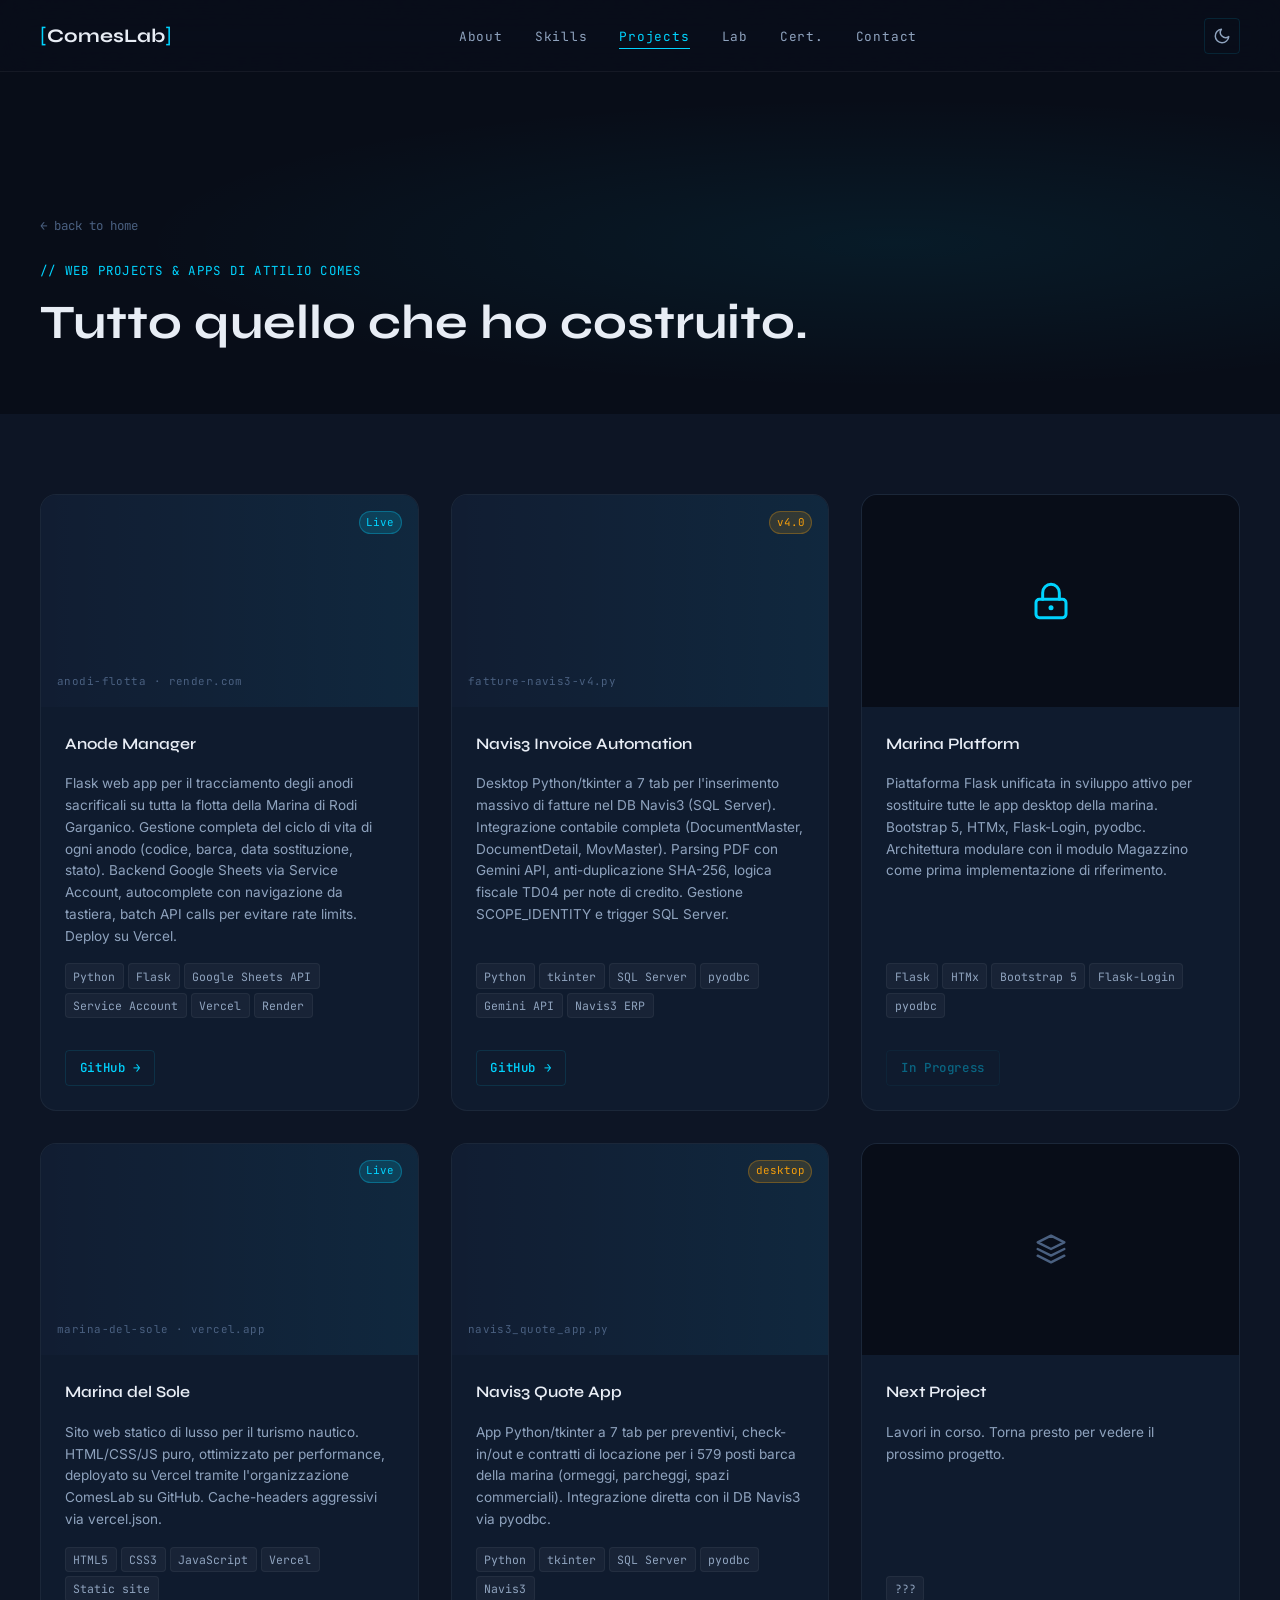
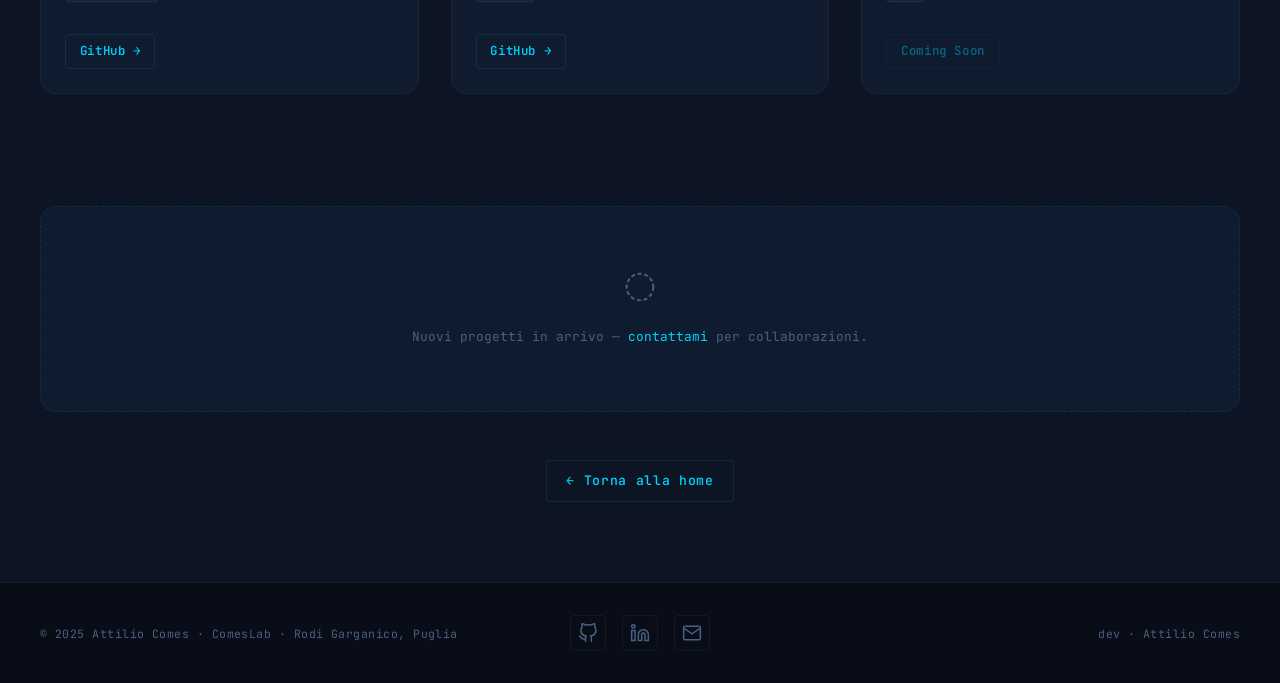
==== commit 2f582053: "seo: rinforzo on-page per Attilio Comes" ====
--- a/projects.html
+++ b/projects.html
@@ -45,8 +45,8 @@
     "@type": "CollectionPage",
     "@id": "https://comeslab.github.io/projects.html#page",
     "url": "https://comeslab.github.io/projects.html",
-    "name": "Progetti · ComesLab",
-    "description": "Progetti Python, Flask e automation sviluppati da Attilio Comes.",
+    "name": "Progetti di Attilio Comes · ComesLab",
+    "description": "Tutti i progetti Python, Flask e automation sviluppati da Attilio Comes: Anode Manager, Navis3 Invoice Automation, Marina Platform.",
     "inLanguage": "it",
     "isPartOf": { "@id": "https://comeslab.github.io/#website" },
     "author": { "@id": "https://comeslab.github.io/#person" },
@@ -246,16 +246,16 @@
 
   <main>
     <!-- HERO -->
-    <section class="proj-hero" aria-label="Projects header">
+    <section class="proj-hero" aria-label="Progetti di Attilio Comes">
       <div class="container proj-hero__inner">
         <a class="proj-back" href="index.html">← back to home</a>
-        <p class="section-label mono">// web projects &amp; apps</p>
+        <p class="section-label mono">// web projects &amp; apps di Attilio Comes</p>
         <h1 class="section-heading" style="margin-bottom:0">Tutto quello che ho costruito.</h1>
       </div>
     </section>
 
     <!-- PROJECTS GRID -->
-    <section aria-label="Tutti i progetti" style="background:var(--clr-bg-surface)">
+    <section aria-label="Tutti i progetti di Attilio Comes" style="background:var(--clr-bg-surface)">
       <div class="container">
         <div class="all-projects-grid">
 
@@ -457,7 +457,7 @@
               <path d="M9 19c-5 1.5-5-2.5-7-3m14 6v-3.87a3.37 3.37 0 0 0-.94-2.61c3.14-.35 6.44-1.54 6.44-7A5.44 5.44 0 0 0 20 4.77 5.07 5.07 0 0 0 19.91 1S18.73.65 16 2.48a13.38 13.38 0 0 0-7 0C6.27.65 5.09 1 5.09 1A5.07 5.07 0 0 0 5 4.77a5.44 5.44 0 0 0-1.5 3.78c0 5.42 3.3 6.61 6.44 7A3.37 3.37 0 0 0 9 18.13V22" stroke="currentColor" stroke-width="1.8" stroke-linecap="round" stroke-linejoin="round"/>
             </svg>
           </a>
-          <a class="footer__social-link" href="https://www.linkedin.com/in/attilio-comes" target="_blank" rel="noopener" aria-label="LinkedIn">
+          <a class="footer__social-link" href="https://www.linkedin.com/in/attilio-comes-b0248159/" target="_blank" rel="noopener" aria-label="LinkedIn Attilio Comes">
             <svg width="20" height="20" viewBox="0 0 24 24" fill="none" aria-hidden="true">
               <path d="M16 8a6 6 0 0 1 6 6v7h-4v-7a2 2 0 0 0-2-2 2 2 0 0 0-2 2v7h-4v-7a6 6 0 0 1 6-6z" stroke="currentColor" stroke-width="1.8" fill="none"/>
               <rect x="2" y="9" width="4" height="12" stroke="currentColor" stroke-width="1.8" fill="none"/>
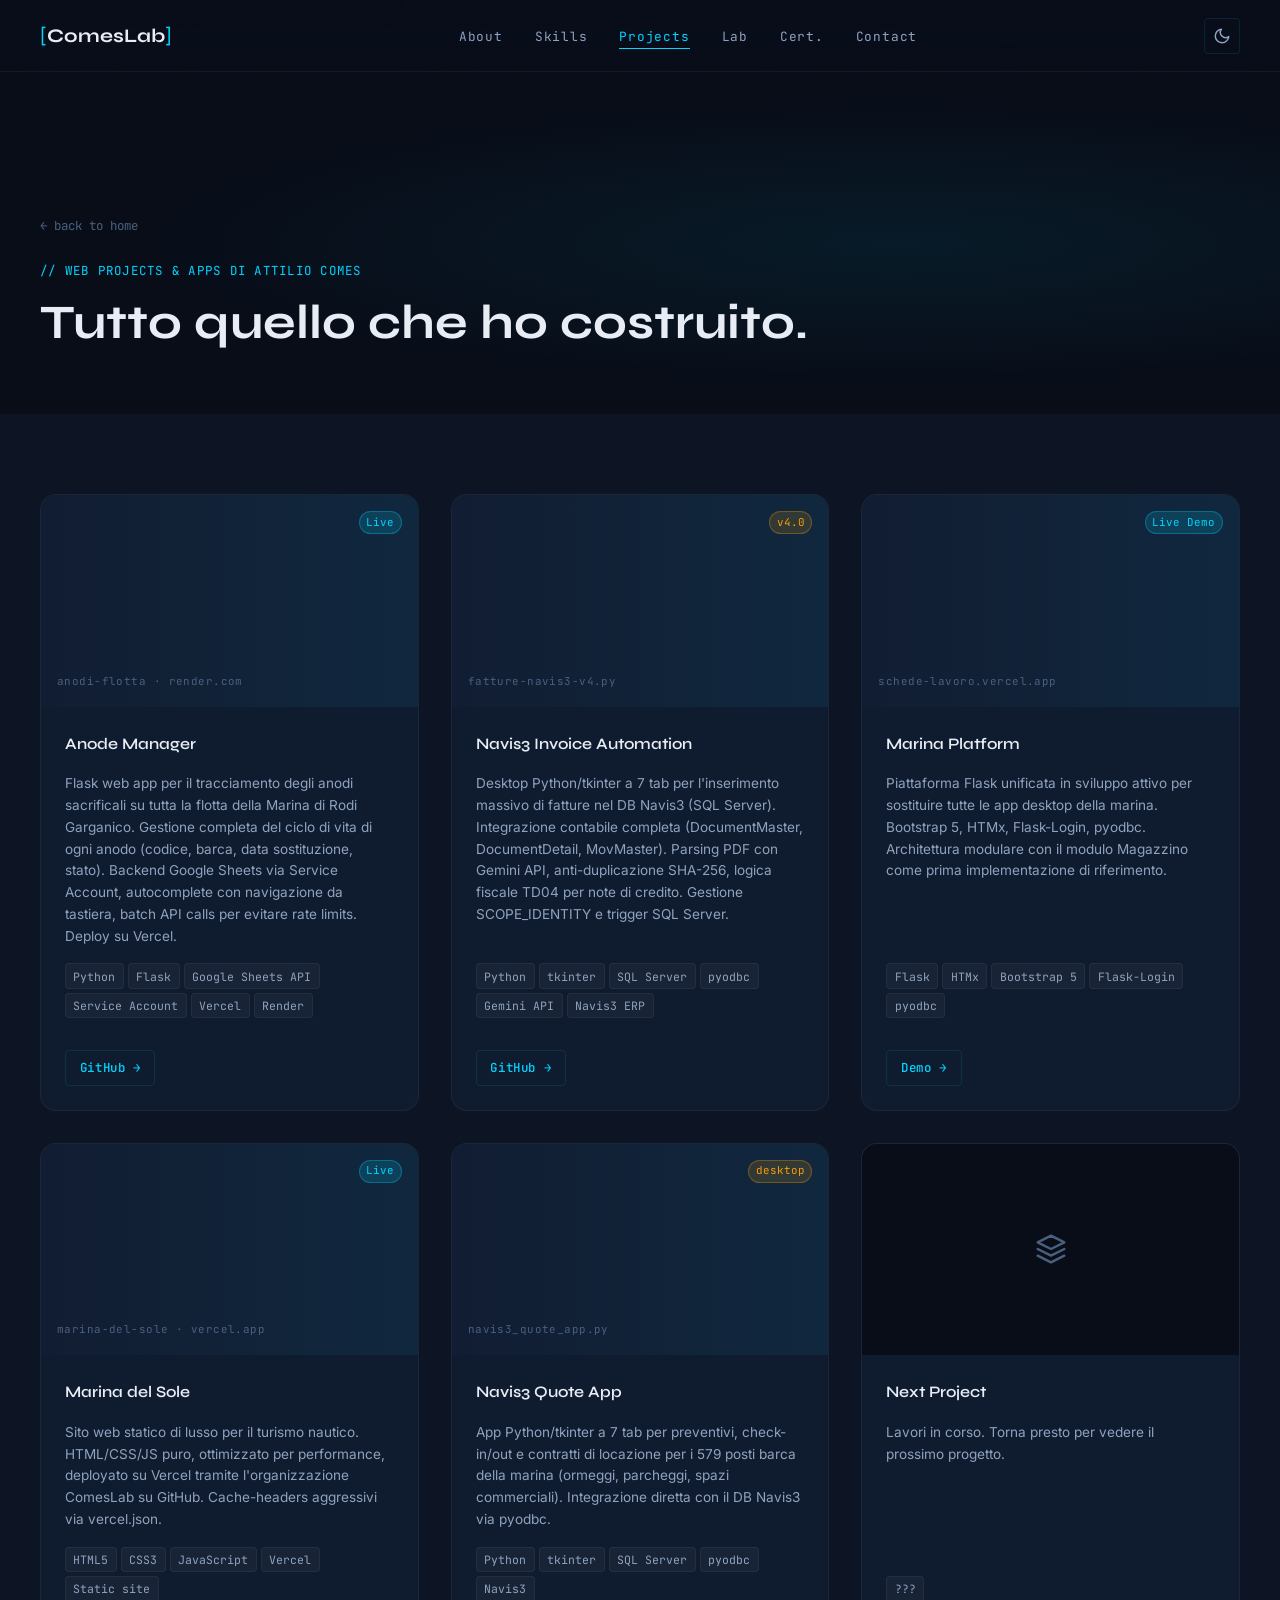
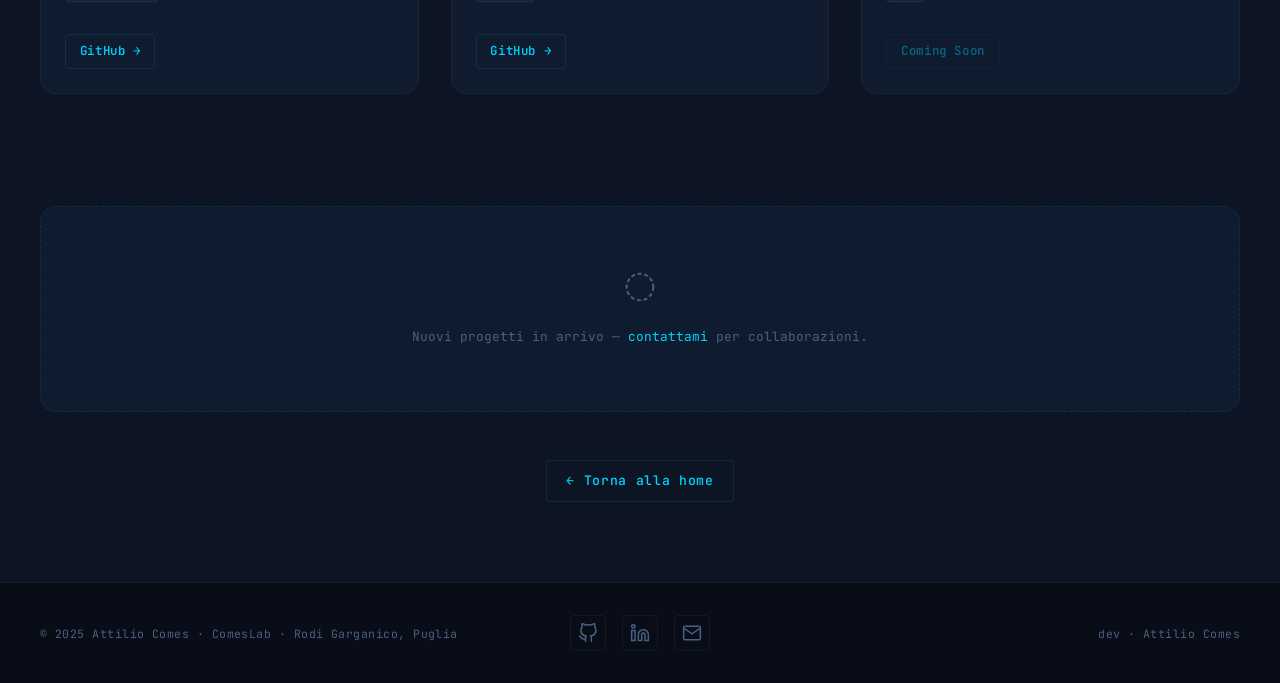
==== commit 509862ba: "feat: Marina Platform card con Live Demo su schede-lavoro.vercel.app" ====
--- a/projects.html
+++ b/projects.html
@@ -320,23 +320,18 @@
           </article>
 
           <!-- Marina Platform -->
-          <article class="card--project card--project--locked reveal reveal--delay-2">
-            <div class="card--project__image-wrap">
-              <div class="card--project__image card--project__image--dark">
-                <div class="card--project__lock">
-                  <svg width="40" height="40" viewBox="0 0 24 24" fill="none">
-                    <rect x="3" y="11" width="18" height="11" rx="2" stroke="var(--clr-accent-blue)" stroke-width="1.8"/>
-                    <path d="M7 11V7a5 5 0 0 1 10 0v4" stroke="var(--clr-accent-blue)" stroke-width="1.8" stroke-linecap="round"/>
-                    <circle cx="12" cy="16" r="1.5" fill="var(--clr-accent-blue)"/>
-                  </svg>
-                </div>
-              </div>
+          <article class="card--project reveal reveal--delay-2">
+            <div class="card--project__image-wrap">
+              <div class="card--project__image skeleton" aria-label="Screenshot Marina Platform — Schede Lavoro">
+                <div class="card--project__image-label mono">schede-lavoro.vercel.app</div>
+              </div>
+              <span class="card--project__badge">Live Demo</span>
             </div>
             <div class="card--project__body">
               <h2 class="card--project__title">Marina Platform</h2>
               <p class="card--project__desc">
-                Piattaforma Flask unificata in sviluppo attivo per sostituire tutte le app desktop della marina. 
-                Bootstrap 5, HTMx, Flask-Login, pyodbc. Architettura modulare con il modulo Magazzino come 
+                Piattaforma Flask unificata in sviluppo attivo per sostituire tutte le app desktop della marina.
+                Bootstrap 5, HTMx, Flask-Login, pyodbc. Architettura modulare con il modulo Magazzino come
                 prima implementazione di riferimento.
               </p>
               <div class="card--project__tags">
@@ -347,7 +342,7 @@
                 <span class="skill-tag">pyodbc</span>
               </div>
               <div class="card--project__actions">
-                <span class="btn btn--ghost btn--sm btn--disabled">In Progress</span>
+                <a class="btn btn--ghost btn--sm" href="https://schede-lavoro.vercel.app/" target="_blank" rel="noopener">Demo →</a>
               </div>
             </div>
           </article>
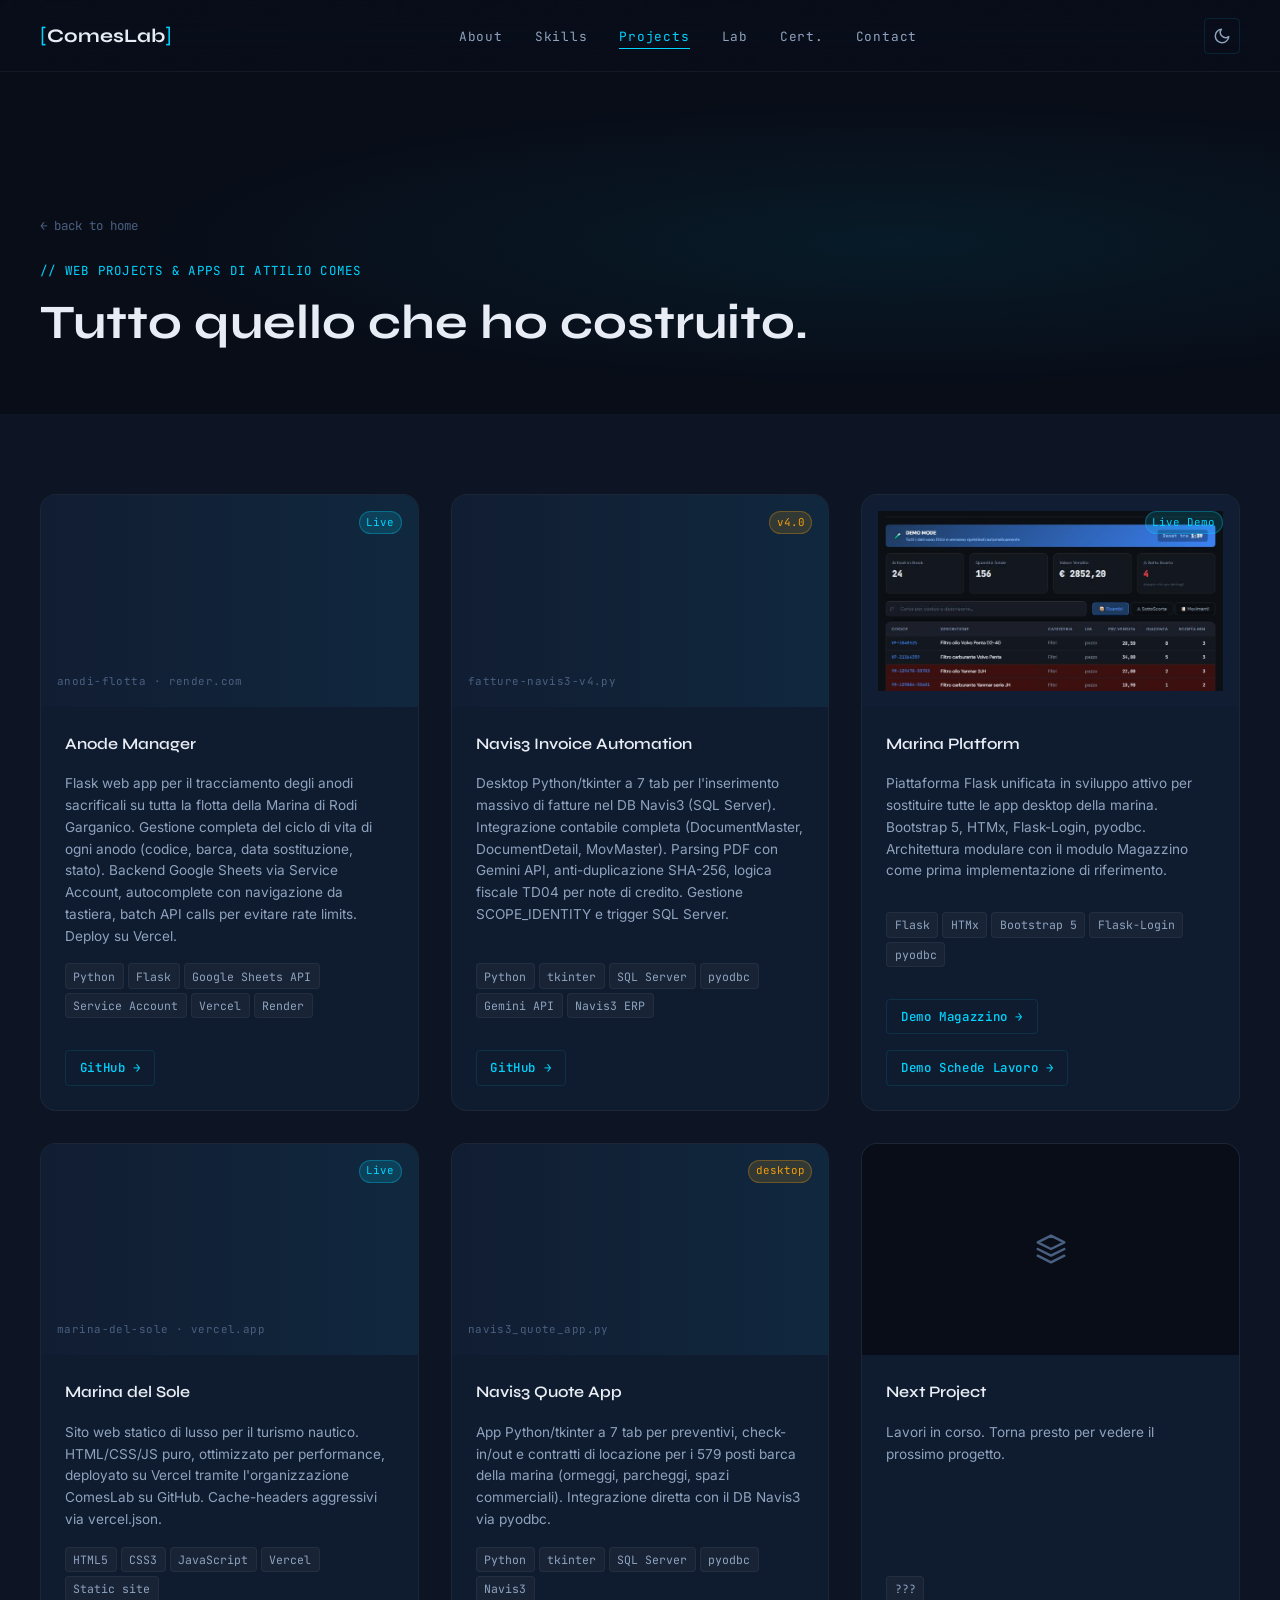
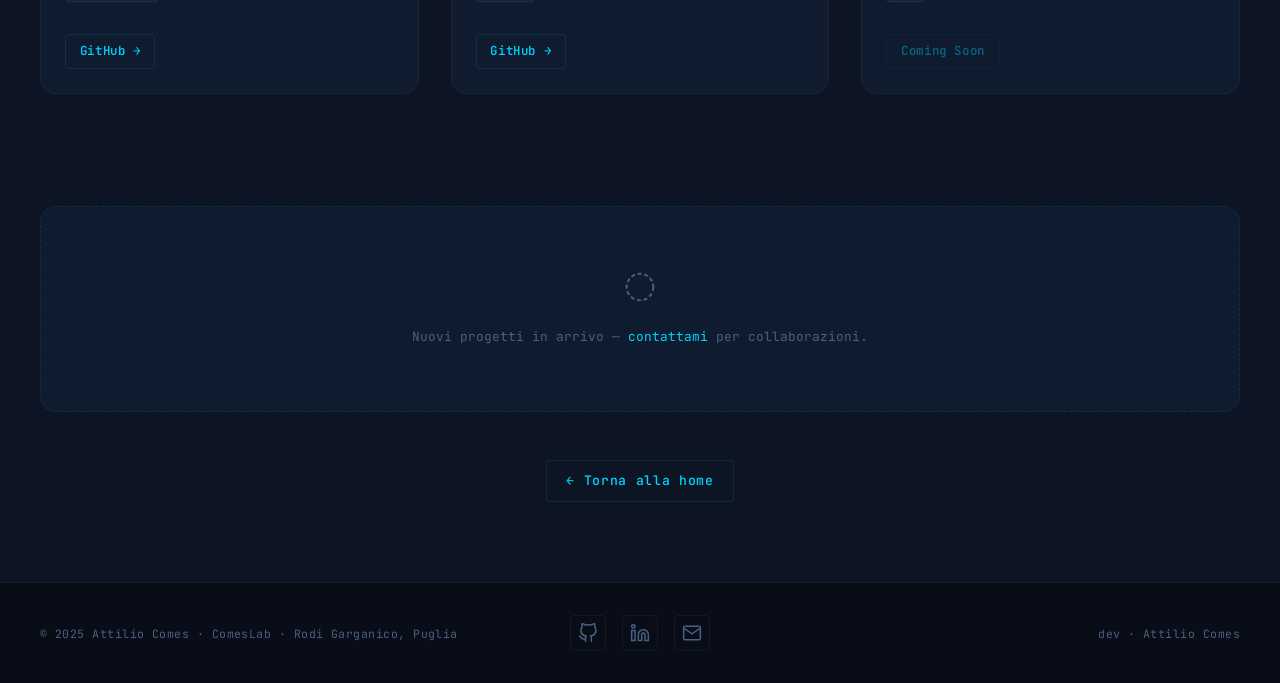
==== commit 6d44a4b1: "feat: Marina Platform card con due demo e screenshot reale" ====
--- a/projects.html
+++ b/projects.html
@@ -322,8 +322,8 @@
           <!-- Marina Platform -->
           <article class="card--project reveal reveal--delay-2">
             <div class="card--project__image-wrap">
-              <div class="card--project__image skeleton" aria-label="Screenshot Marina Platform — Schede Lavoro">
-                <div class="card--project__image-label mono">schede-lavoro.vercel.app</div>
+              <div class="card--project__image">
+                <img src="image/marina-magazzino.jpg" alt="Screenshot Marina Platform — Dashboard Magazzino Ricambi" loading="lazy" width="800" height="557">
               </div>
               <span class="card--project__badge">Live Demo</span>
             </div>
@@ -342,7 +342,8 @@
                 <span class="skill-tag">pyodbc</span>
               </div>
               <div class="card--project__actions">
-                <a class="btn btn--ghost btn--sm" href="https://schede-lavoro.vercel.app/" target="_blank" rel="noopener">Demo →</a>
+                <a class="btn btn--ghost btn--sm" href="https://schede-lavoro.vercel.app/" target="_blank" rel="noopener">Demo Magazzino →</a>
+                <a class="btn btn--ghost btn--sm" href="https://schede-lavoro.vercel.app/meccanico" target="_blank" rel="noopener">Demo Schede Lavoro →</a>
               </div>
             </div>
           </article>
--- a/style.css
+++ b/style.css
@@ -944,9 +944,18 @@
   flex-wrap: wrap;
   gap: 4px;
 }
+.card--project__image img {
+  width: 100%;
+  height: 100%;
+  object-fit: cover;
+  display: block;
+}
 .card--project__actions {
   margin-top: auto;
   padding-top: var(--sp-2);
+  display: flex;
+  gap: var(--sp-2);
+  flex-wrap: wrap;
 }
 
 /* ── 14. LAB ─────────────────────────────────────────────────────────── */
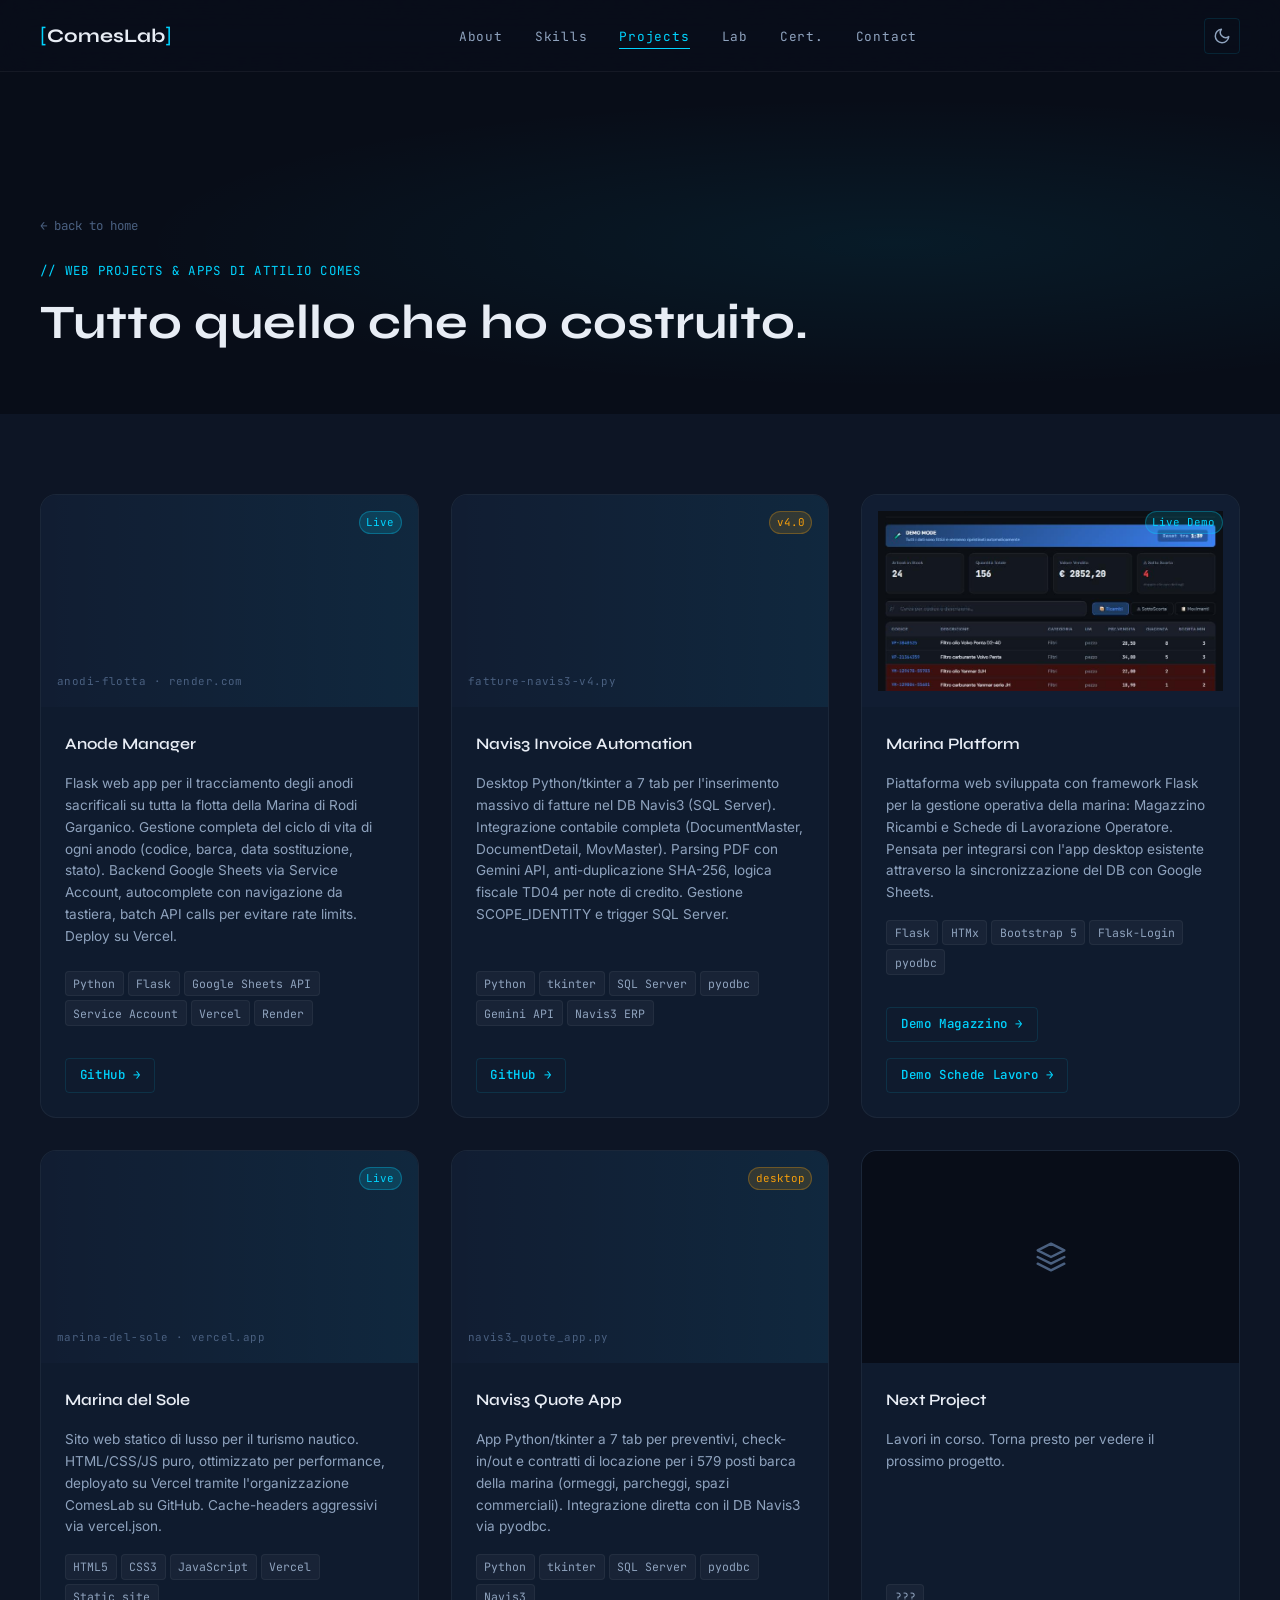
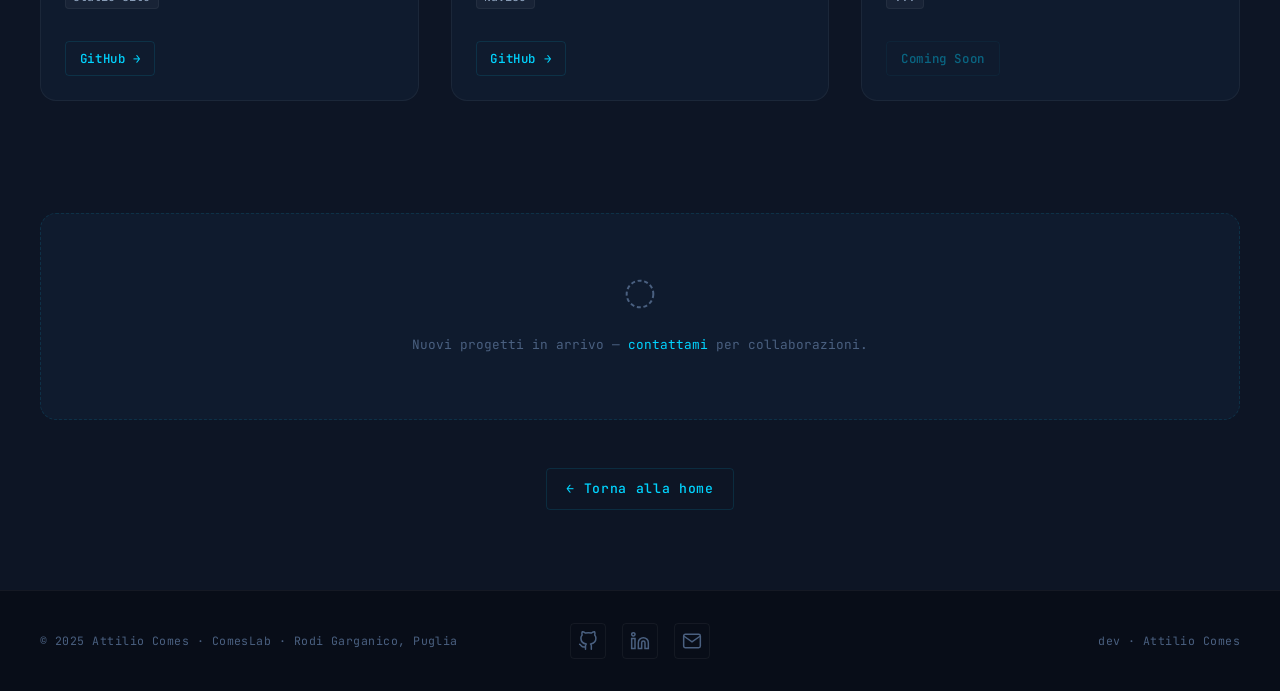
==== commit 16fbf3f4: "docs: aggiornata descrizione Marina Platform card" ====
--- a/projects.html
+++ b/projects.html
@@ -330,9 +330,9 @@
             <div class="card--project__body">
               <h2 class="card--project__title">Marina Platform</h2>
               <p class="card--project__desc">
-                Piattaforma Flask unificata in sviluppo attivo per sostituire tutte le app desktop della marina.
-                Bootstrap 5, HTMx, Flask-Login, pyodbc. Architettura modulare con il modulo Magazzino come
-                prima implementazione di riferimento.
+                Piattaforma web sviluppata con framework Flask per la gestione operativa della marina:
+                Magazzino Ricambi e Schede di Lavorazione Operatore. Pensata per integrarsi con l'app
+                desktop esistente attraverso la sincronizzazione del DB con Google Sheets.
               </p>
               <div class="card--project__tags">
                 <span class="skill-tag">Flask</span>
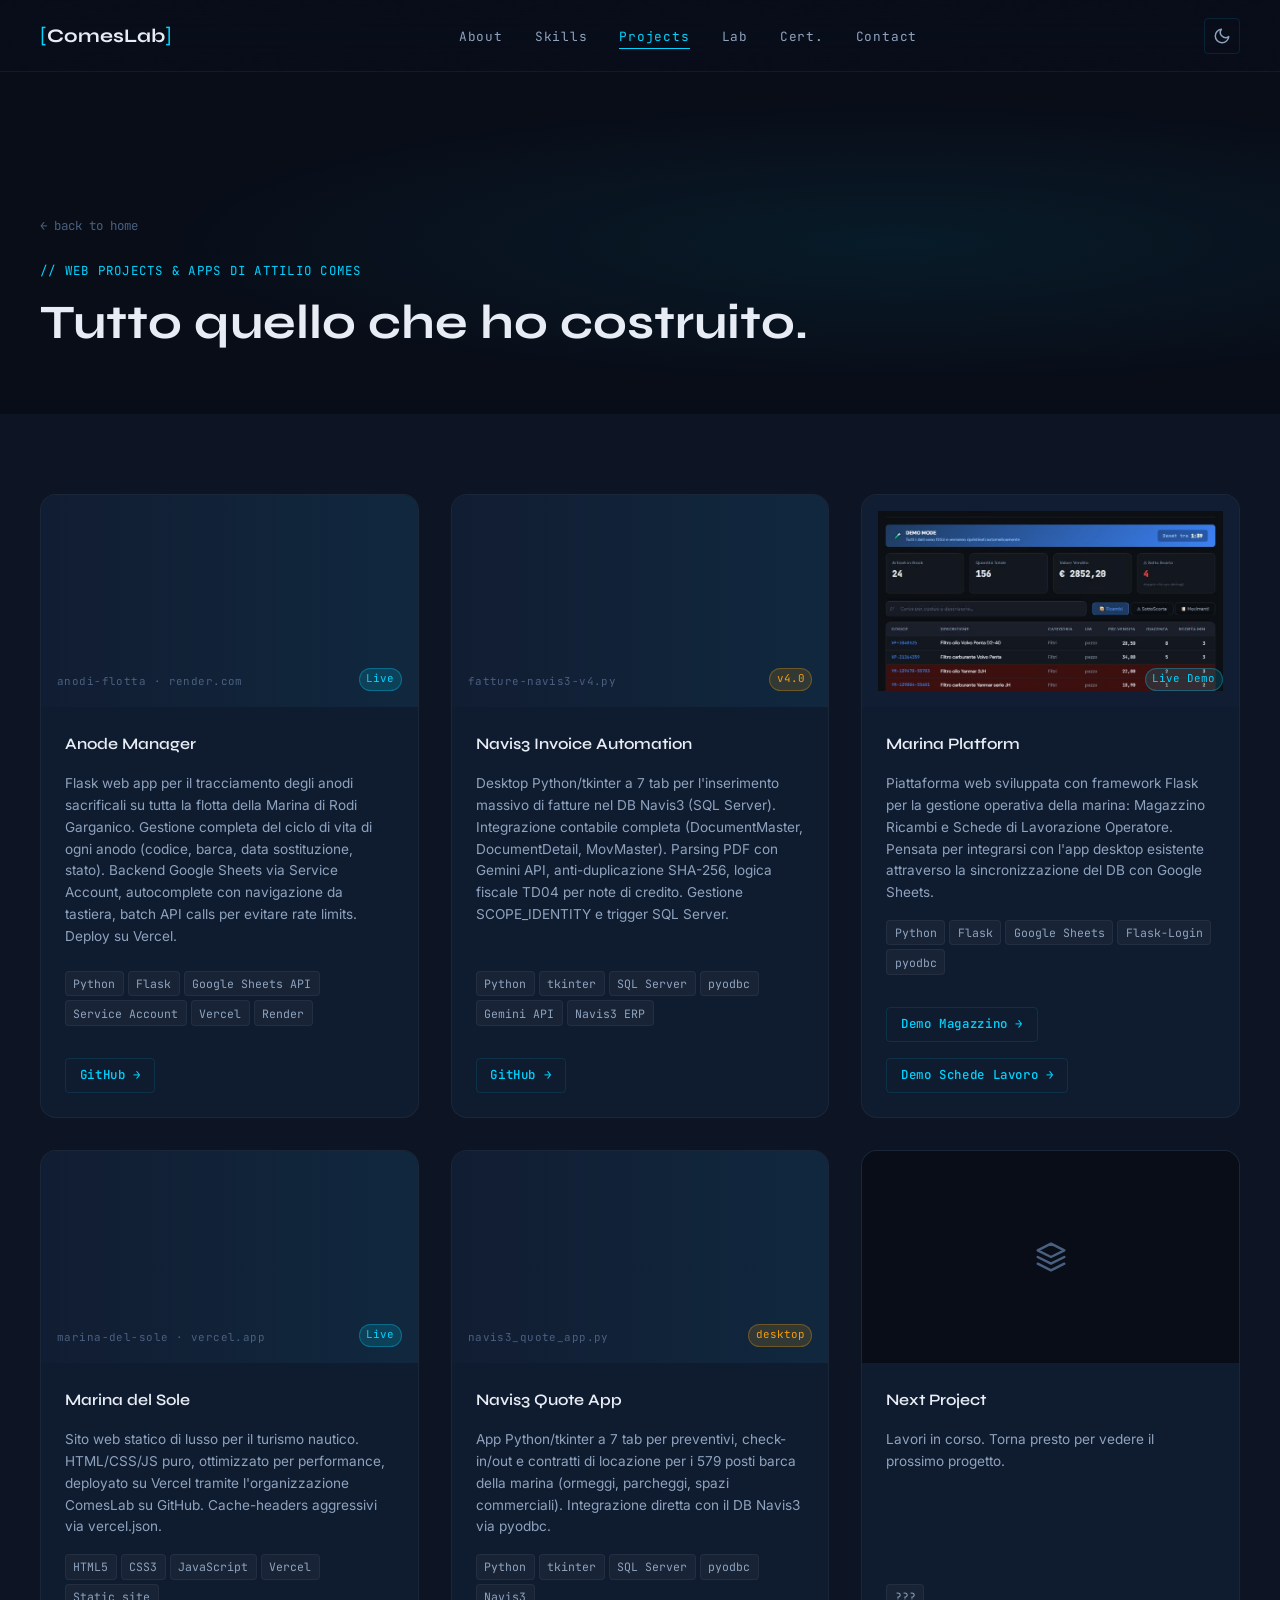
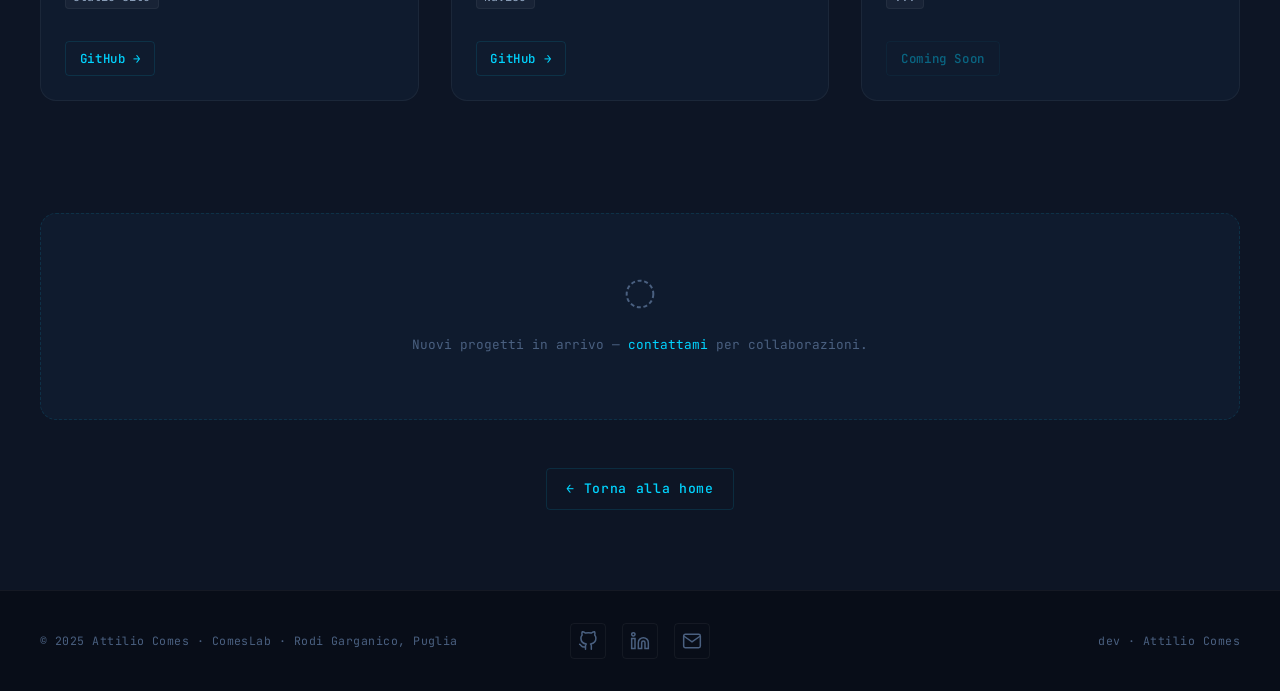
==== commit 354fb2ca: "descrizione breve" ====
--- a/projects.html
+++ b/projects.html
@@ -335,9 +335,9 @@
                 desktop esistente attraverso la sincronizzazione del DB con Google Sheets.
               </p>
               <div class="card--project__tags">
+                <span class="skill-tag">Python</span>
                 <span class="skill-tag">Flask</span>
-                <span class="skill-tag">HTMx</span>
-                <span class="skill-tag">Bootstrap 5</span>
+                <span class="skill-tag">Google Sheets</span>
                 <span class="skill-tag">Flask-Login</span>
                 <span class="skill-tag">pyodbc</span>
               </div>
--- a/style.css
+++ b/style.css
@@ -904,7 +904,7 @@
 }
 .card--project__badge {
   position: absolute;
-  top: var(--sp-2);
+  bottom: var(--sp-2);
   right: var(--sp-2);
   padding: 0.15em 0.6em;
   background: rgba(0, 212, 255, 0.15);
